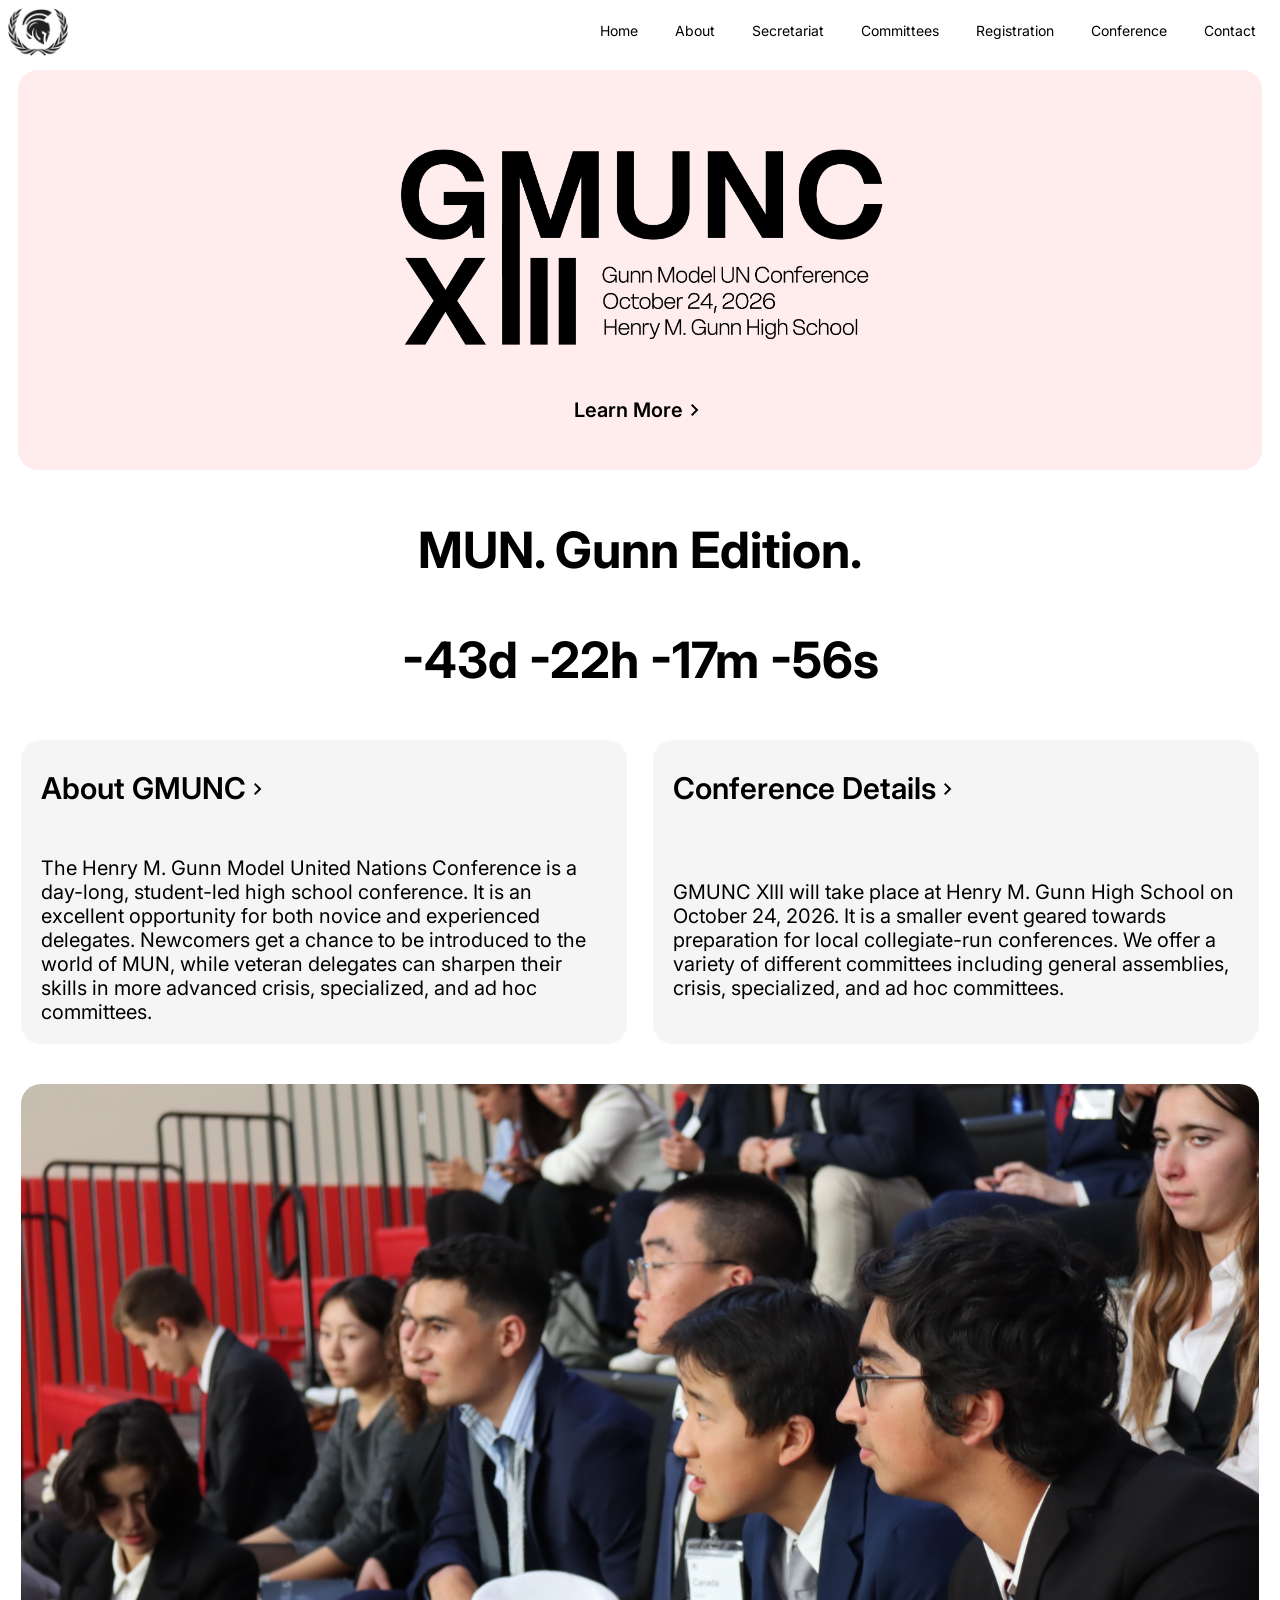
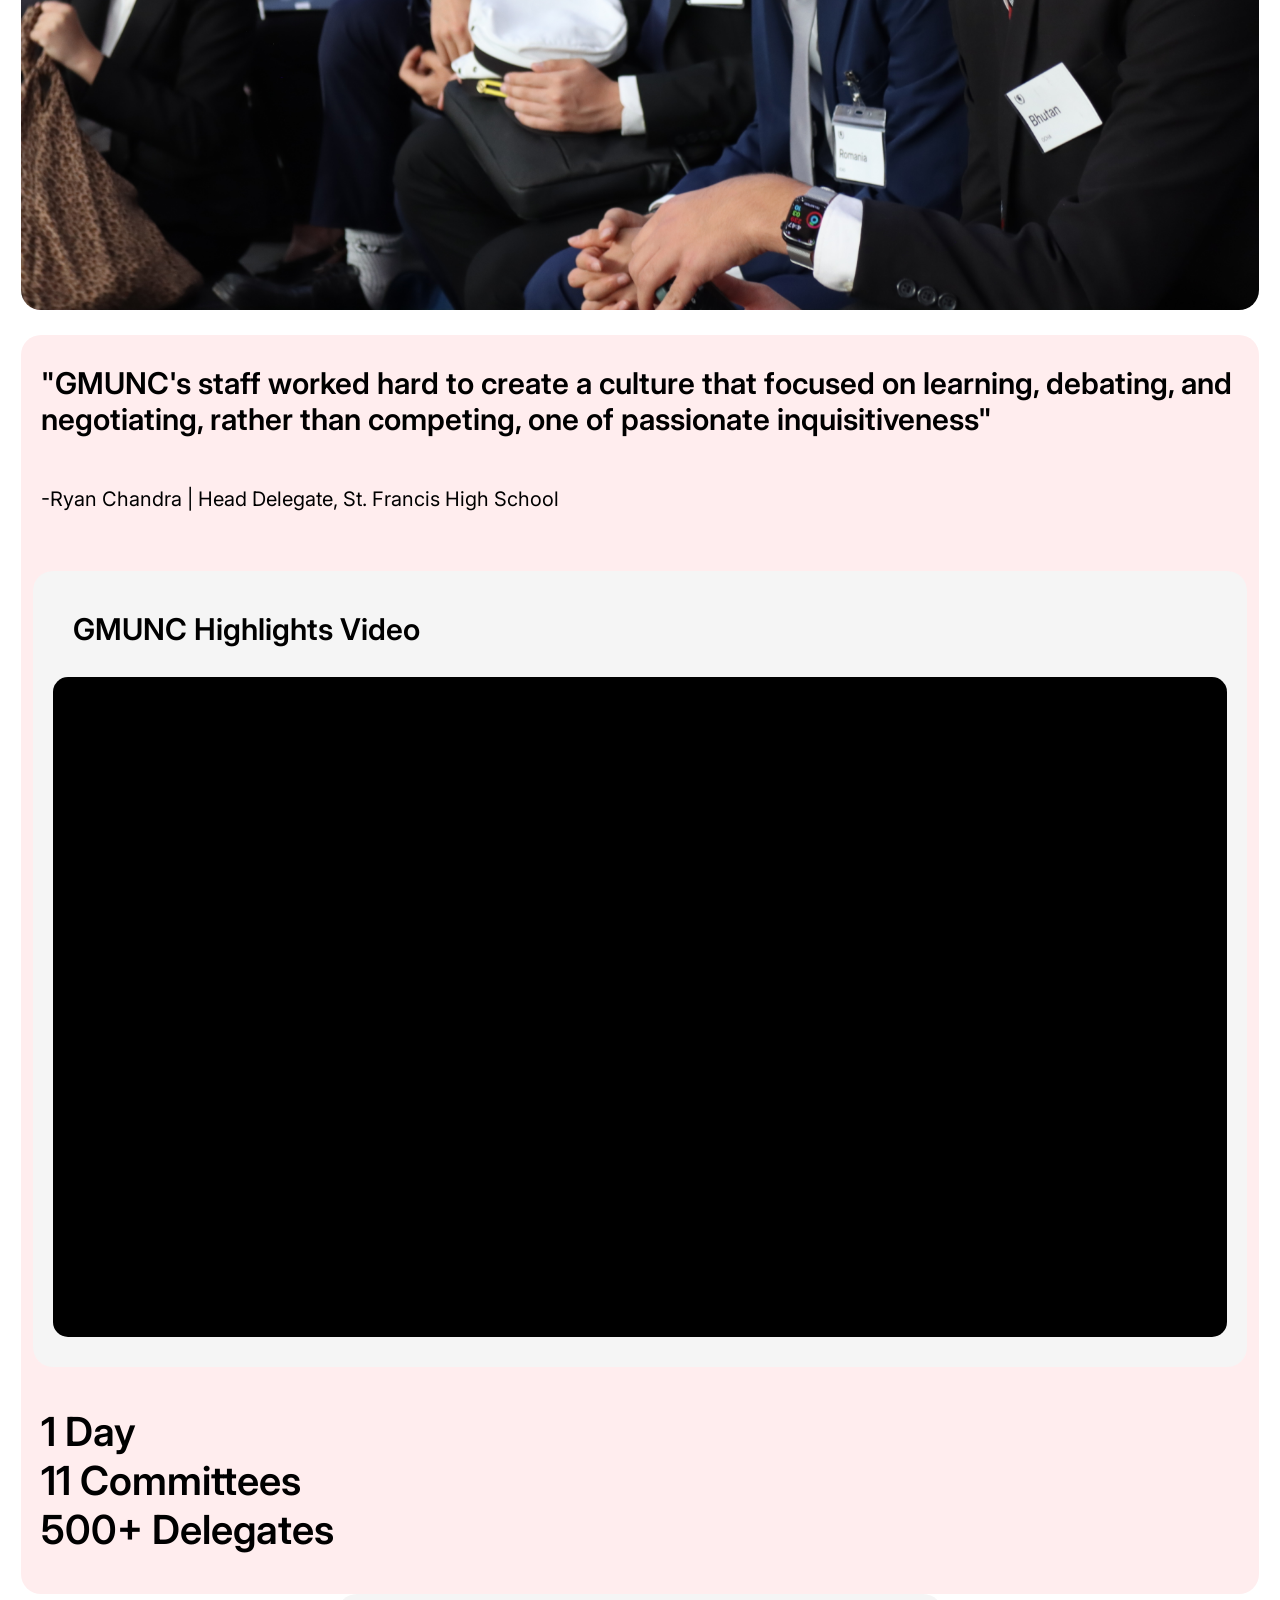
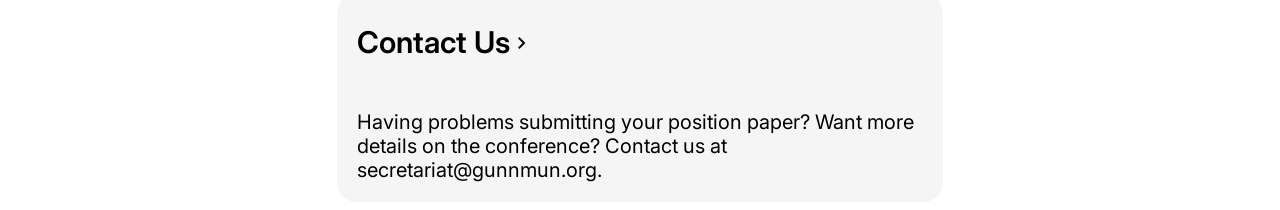
==== index.html @ 340adc29 "Update index.html" ====
<!DOCTYPE html>
<html>
  <head>
    <title>GMUNC</title>
    <link
      rel="stylesheet"
      href="https://fonts.googleapis.com/css2?family=Material+Symbols+Outlined:opsz,wght,FILL,GRAD@24,400,0,0"
    />
    <link rel="stylesheet" href="styles.css" />
    <link rel="shortcut icon" href="./files/gmuncfavicon.png">
  </head>
  <a href="#"
    ><img
      src="./files/Emblem_Black_Large.png"
      width="60"
      height="48"
      style="display: inline-block"
  /></a>
  <div id="topnav" class="topnav">
    <div id="links">
      <a href="#" class="active">Home</a>
      <a href="./about">About</a>
      <a href="./secretariat">Secretariat</a>
      <a href="./committees">Committees</a>
      <a href="./registration">Registration</a>
      <a href="./conference">Conference</a>
      <a href="./contact">Contact</a>
    </div>
  </div>
  <body>
    <div class="large-section">
      <img
        src="./files/GMUNC26Logo.png"
        class="center"
        style="width: 500px; padding-top: 50px"
      />
      <a href="./about"
        ><p class="small-bold">
          Learn More<span
            class="material-symbols-outlined"
            style="top: 5px; position: relative"
            >chevron_right</span
          >
        </p></a
      >
    </div>
    <p class="large-bold">MUN. Gunn Edition.</p>
    <p class="large-bold" id="timer"></p>
    <div class="wrap">
      <div class="small-section">
        <a href="./about"
          ><p class="medium-bold">
            About GMUNC<span
              class="material-symbols-outlined"
              style="top: 2px; position: relative"
              >chevron_right</span
            >
          </p></a
        >
        <p class="small">
          The Henry M. Gunn Model United Nations Conference is a day-long,
          student-led high school conference. It is an excellent opportunity for
          both novice and experienced delegates. Newcomers get a chance to be
          introduced to the world of MUN, while veteran delegates can sharpen
          their skills in more advanced crisis, specialized, and ad hoc committees.
        </p>
      </div>
      <div class="small-section">
        <a href="./conference"
          ><p class="medium-bold">
            Conference Details<span
              class="material-symbols-outlined"
              style="top: 2px; position: relative"
              >chevron_right</span
            >
          </p></a
        >
        <p class="small">
          GMUNC XIII will take place at Henry M. Gunn High School on October 24,
          2026. It is a smaller event geared towards preparation for local
          collegiate-run conferences. We offer a variety of different committees
          including general assemblies, crisis, specialized, and ad hoc committees.
        </p>
      </div>
    </div>
    <img src="./files/images/photo-1.JPG" class="medium-section" style="margin-top: 40px;">
    <div class="wrap">
      <div class="medium-section">
          <p class="medium-bold">
            "GMUNC's staff worked hard to create a culture that focused on learning, debating, and negotiating, rather than competing, one of passionate inquisitiveness"
          </p>
          <p class="small">
            -Ryan Chandra | Head Delegate, St. Francis High School 
          </p>
      <div class="video-section">
  <p class="medium-bold">GMUNC Highlights Video</p>
  <div class="video-container">
    <iframe src="https://www.youtube.com/embed/VIDEO_ID" title="GMUNC Highlights" allowfullscreen></iframe>
  </div>
</div>
        <p class="small-bold-left">
          1 Day <br>
          11 Committees <br>
          500+ Delegates
        </p>
      </div>
      <div class="small-section">
        <a href="./contact"
          ><p class="medium-bold">
            Contact Us<span
              class="material-symbols-outlined"
              style="top: 2px; position: relative"
              >chevron_right</span
            >
          </p></a
        >
        <p class="small">
          Having problems submitting your position paper? Want more details on the conference? Contact us at secretariat@gunnmun.org.
        </p>
      </div>
    </div>
  </body>
</html>

<script>
  var countDownDate = new Date("Oct 24, 2026 7:30:00").getTime();

var x = setInterval(function() {

  var now = new Date().getTime();

  var distance = countDownDate - now;

  var days = Math.floor(distance / (1000 * 60 * 60 * 24));
  var hours = Math.floor((distance % (1000 * 60 * 60 * 24)) / (1000 * 60 * 60));
  var minutes = Math.floor((distance % (1000 * 60 * 60)) / (1000 * 60));
  var seconds = Math.floor((distance % (1000 * 60)) / 1000);

  document.getElementById("timer").innerHTML = days + "d " + hours + "h "
  + minutes + "m " + seconds + "s ";
  
  if (distance < 0) {
    clearInterval(x);
    document.getElementById("demo").innerHTML = "GMUNC time!";
  }
}, 1000);
</script>
---- styles.css ----
@import url("https://fonts.googleapis.com/css2?family=Inter:ital,opsz,wght@0,14..32,100..900;1,14..32,100..900&family=Josefin+Sans:ital,wght@0,100..700;1,100..700&family=Manrope:wght@200..800&family=Raleway:ital,wght@0,100..900;1,100..900&display=swap");

body {
  overflow-x: hidden;
  font-family: "Inter", sans-serif;
  color: black;
}

.wrap {
    display: flex;
    flex-wrap: wrap;
    justify-content: center;
    margin-top: 2%;

}

.large-section {
  height: 400px;
  box-sizing: border-box;
  font-size: 20px;
  font-weight: 400;
  text-decoration: none;
  background-color: rgb(255, 237, 238);
  background-size: 100% 3px, 0 3px;
  background-position: 100% 100%, 0 100%;
  background-repeat: no-repeat;
  border-radius: 20px;
  margin: 10px;
  display: grid;
}

.medium-section {
  width: 98%;
  box-sizing: border-box;
  font-size: 40px;
  font-weight: 600;
  text-decoration: none;
  background-color: rgb(255, 237, 238);
  background-size: 100% 3px, 0 3px;
  background-position: 100% 100%, 0 100%;
  background-repeat: no-repeat;
  border-radius: 20px;
  display: grid;
  margin-left: auto;
  margin-right: auto;
}

.small-section {
  width: 48%;
  box-sizing: border-box;
  font-size: 20px;
  font-weight: 400;
  text-decoration: none;
  background-color: rgb(245, 245, 245);
  background-size: 100% 3px, 0 3px;
  background-position: 100% 100%, 0 100%;
  background-repeat: no-repeat;
  border-radius: 20px;
  display: grid;
  margin-left: auto;
  margin-right: auto;
}

.small {
  font-size: 20px;
  font-weight: 400;
  position: relative;
  text-decoration: none;
  padding-left: 20px;
  padding-right: 20px;
}

.small-bold {
  font-weight: 600;
  text-align: center;
  position: relative;
  text-decoration: none;
}

.small-bold-left {
  font-weight: 600;
  position: relative;
  text-decoration: none;
  padding-left: 20px;
  padding-right: 20px;
}

.medium {
  font-size: 30px;
  font-weight: 400;
  position: relative;
  text-decoration: none;
  padding-left: 20px;
  padding-right: 20px;
}

.medium-bold {
  font-weight: 600;
  font-size: 30px;
  position: relative;
  text-decoration: none;
  padding-left: 20px;
  padding-right: 20px;
}

.large-bold {
  font-weight: 700;
  font-size: 50px;
  text-align: center;
  position: relative;
  text-decoration: none;
}

a {
  text-decoration: none;
  color: black;
}

.center {
  margin: auto;
  position: relative;
  vertical-align: middle;
}

.topnav {
  overflow: hidden;
  position: relative;
  font-family: "Inter", sans-serif;
  font-size: 20px;
  font-weight: 400;
  text-decoration: none;
  color: black;
  background-size: 100% 3px, 0 3px;
  background-position: 100% 100%, 0 100%;
  background-repeat: no-repeat;
  transition: background-size 400ms;
  float: right;
}

.topnav a {
  color: black;
  padding: 14px 16px;
  text-decoration: none;
  font-size: 14px;
  display: inline-block;
}

.buffer {
  height: 50px;
}

.background {
  background-image: url("./files/gmunclogo.png");
  background-size: 95%;
  background-repeat: no-repeat;
  height: 100vh;
  width: 100vw;
  display: flex;
  flex-direction: column;
  margin: auto;
}

.background-text {
  font-family: "Inter", sans-serif;
  font-size: 300px;
  font-weight: 800;
  float: left;
  text-align: left;
  margin: 0px 0px -194px 0px;
}

.project-link {
  text-decoration: none;
  font-family: "Inter", sans-serif;
  font-weight: 700;
  font-size: 30px;
  color: black;
  background: linear-gradient(to right, rgb(0, 0, 0), rgb(0, 0, 0)),
    linear-gradient(
      to right,
      rgba(255, 0, 0, 1),
      rgba(255, 0, 180, 1),
      rgba(0, 100, 200, 1)
    );
  background-size: 100% 3px, 0 3px;
  background-position: 100% 100%, 0 100%;
  background-repeat: no-repeat;
  transition: background-size 400ms;
}

.project-link:hover {
  background-size: 0 3px, 100% 3px;
}

@keyframes slide-left {
  from {
    margin-left: -20%;
  }
  to {
    margin-left: 0%;
  }
}
.video-section {
  width: 98%;
  box-sizing: border-box;
  background-color: rgb(245, 245, 245);
  border-radius: 20px;
  margin: 40px auto 0 auto;
  padding: 10px 20px 30px 20px;
}

.video-container {
  position: relative;
  width: 100%;
  aspect-ratio: 16 / 9;
  border-radius: 15px;
  overflow: hidden;
  background-color: black;
}

.video-container video,
.video-container iframe {
  position: absolute;
  top: 0;
  left: 0;
  width: 100%;
  height: 100%;
  border: 0;
}
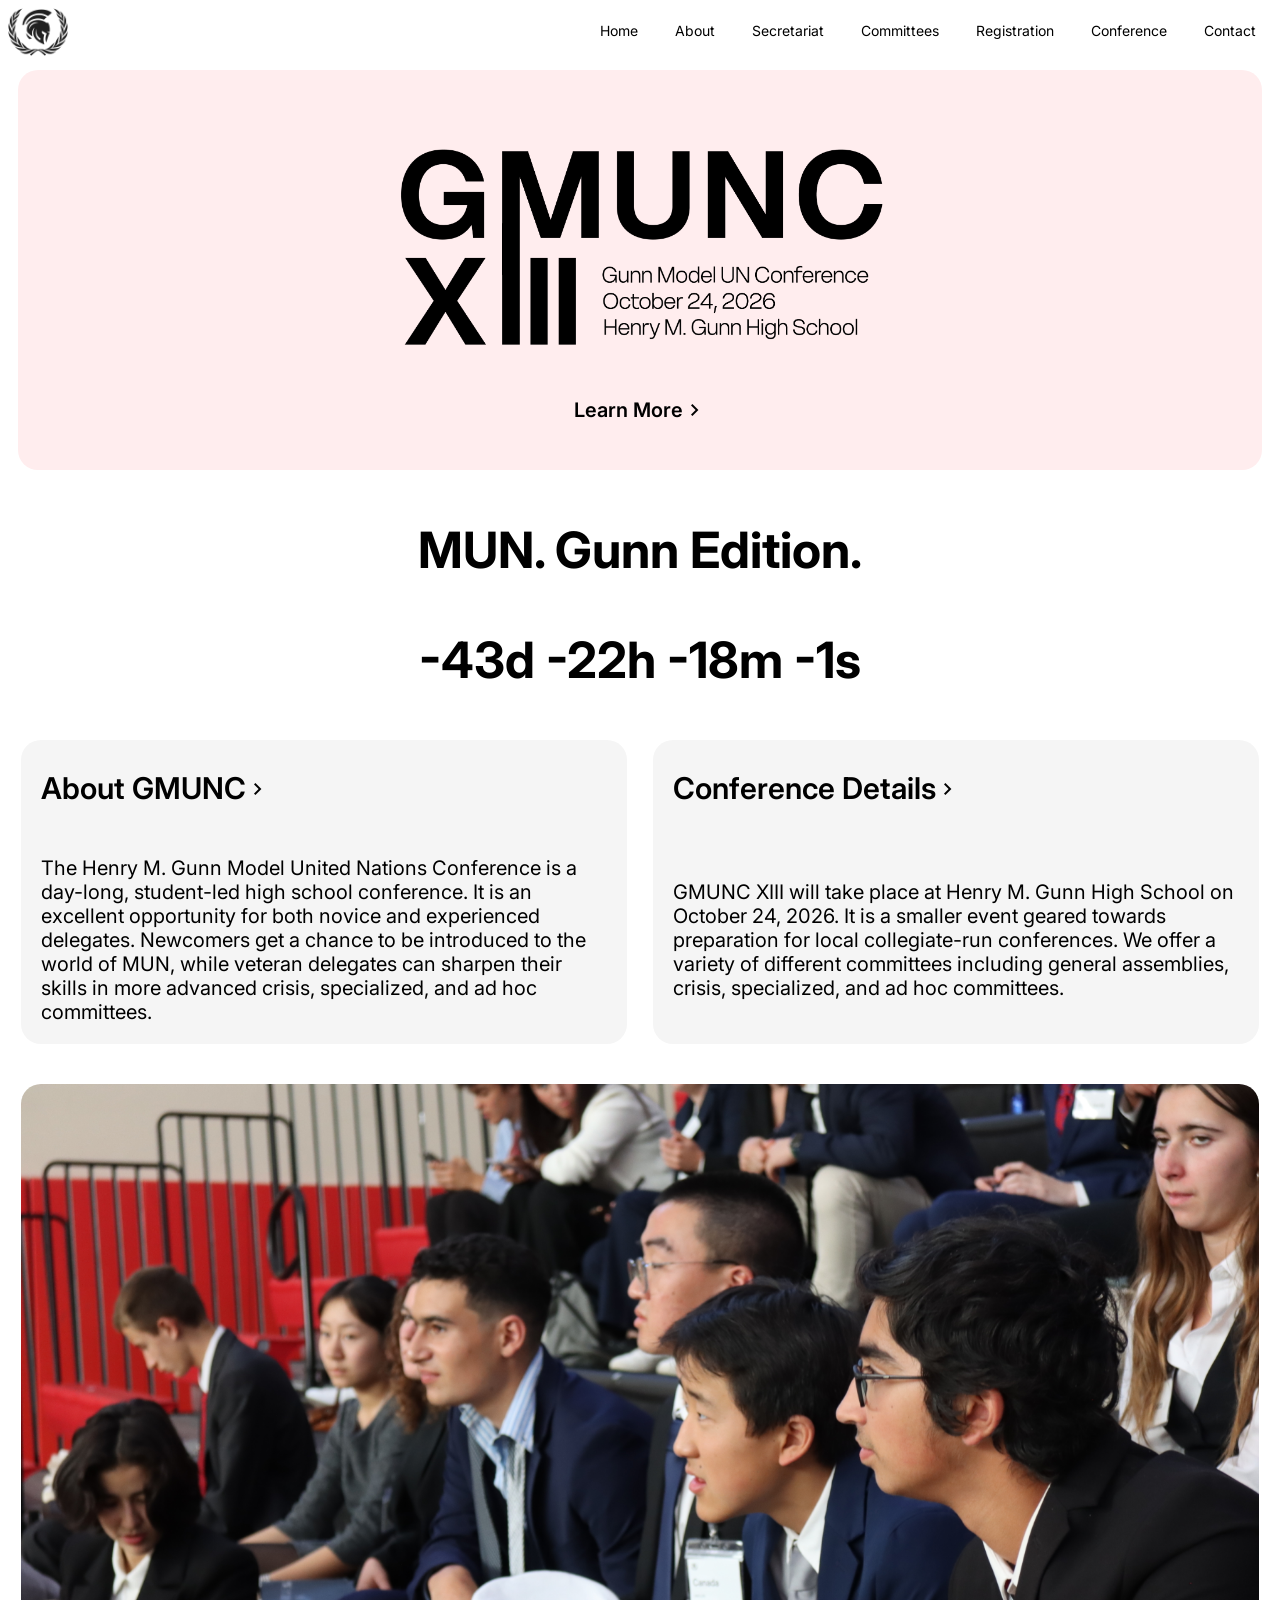
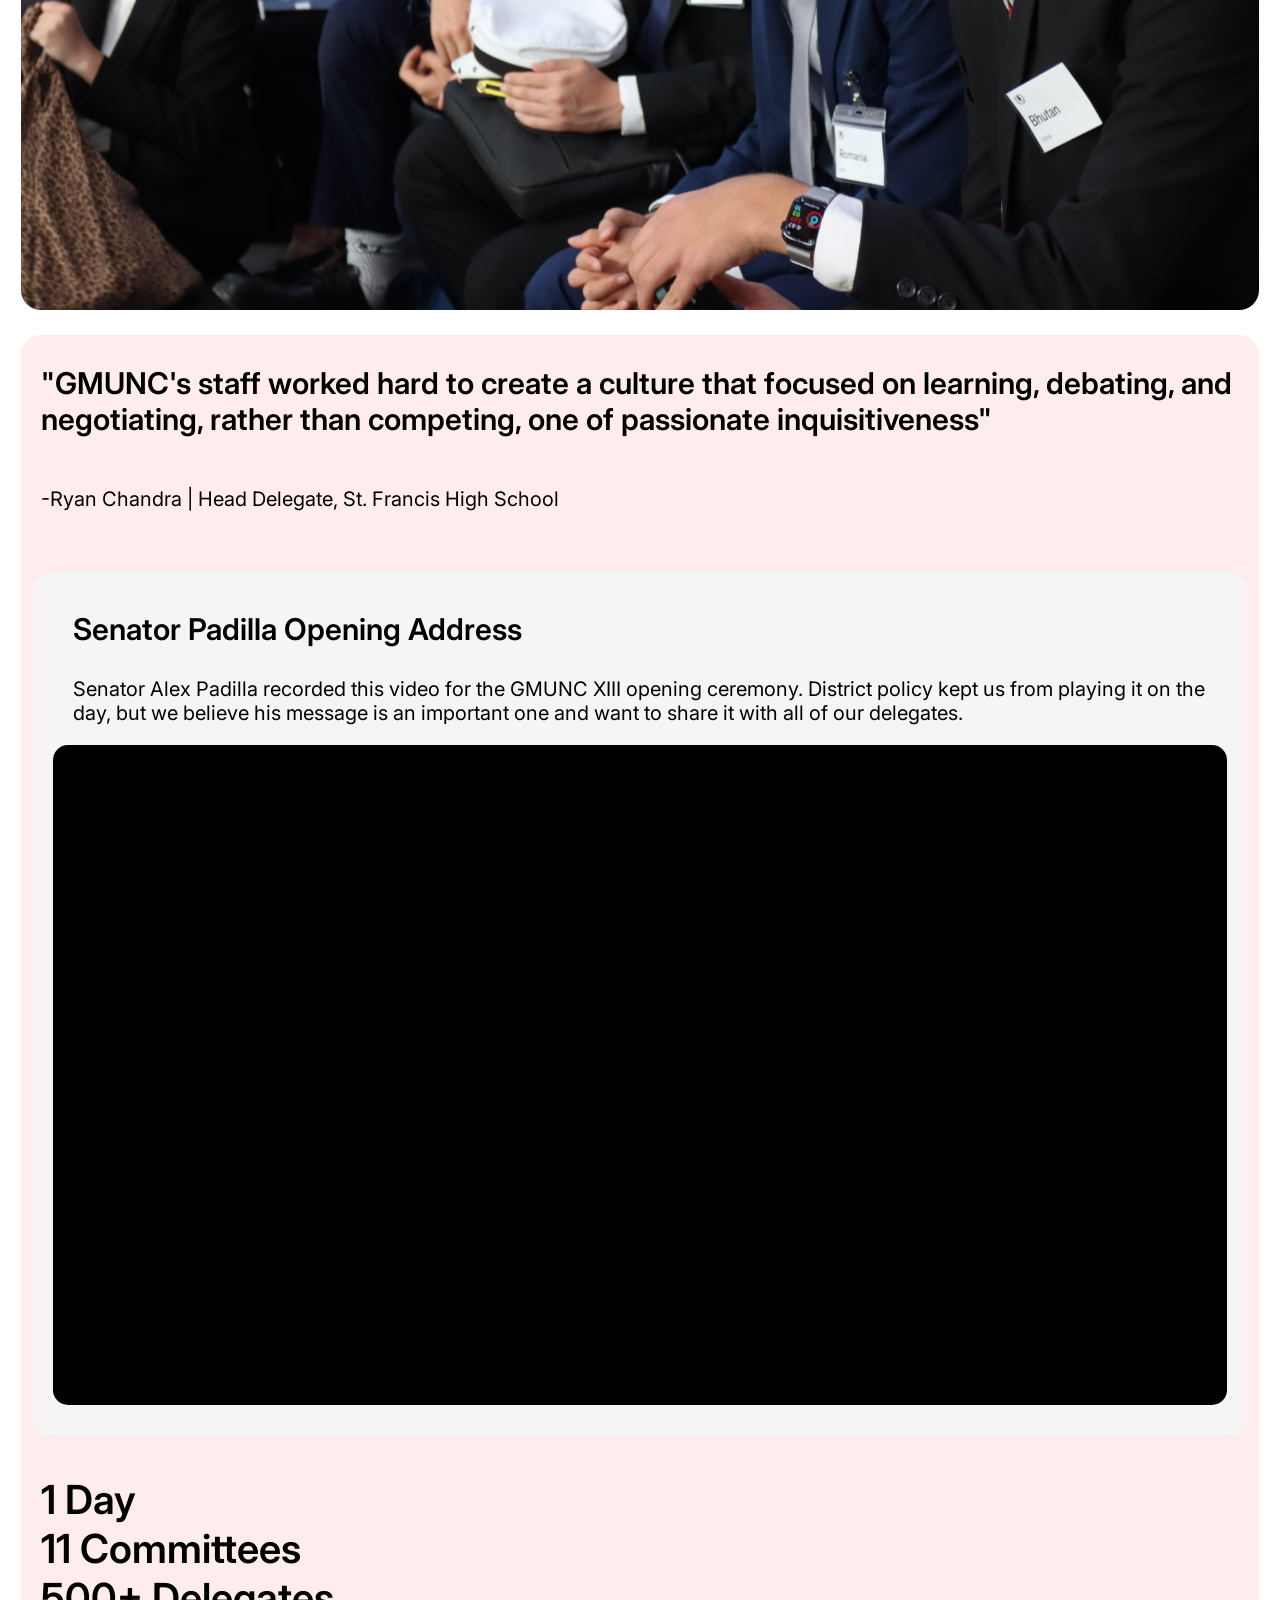
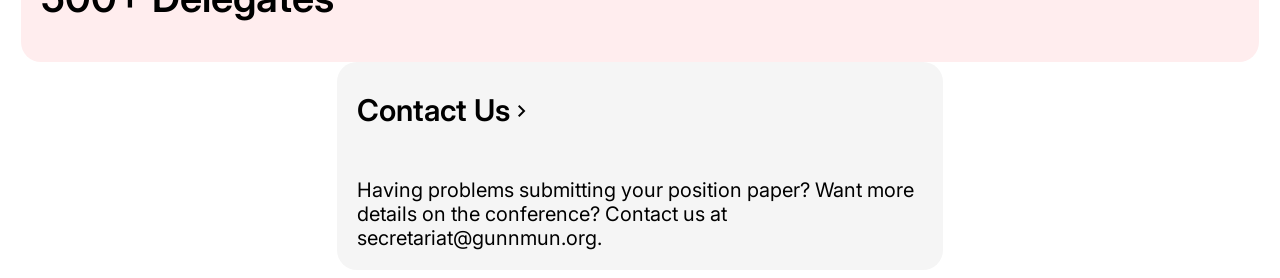
==== commit a99178f5: "Update index.html" ====
--- a/index.html
+++ b/index.html
@@ -93,9 +93,15 @@
             -Ryan Chandra | Head Delegate, St. Francis High School 
           </p>
       <div class="video-section">
-  <p class="medium-bold">GMUNC Highlights Video</p>
+  <p class="medium-bold">Senator Padilla Opening Address</p>
+  <p class="small">
+    Senator Alex Padilla recorded this video for the GMUNC XIII opening
+    ceremony. District policy kept us from playing it on the day, but we
+    believe his message is an important one and want to share it with all
+    of our delegates.
+  </p>
   <div class="video-container">
-    <iframe src="https://www.youtube.com/embed/VIDEO_ID" title="GMUNC Highlights" allowfullscreen></iframe>
+    <iframe src="https://www.youtube.com/watch?v=tPeimdafxoc" title="Senator Padilla Opening Address" allowfullscreen></iframe>
   </div>
 </div>
         <p class="small-bold-left">
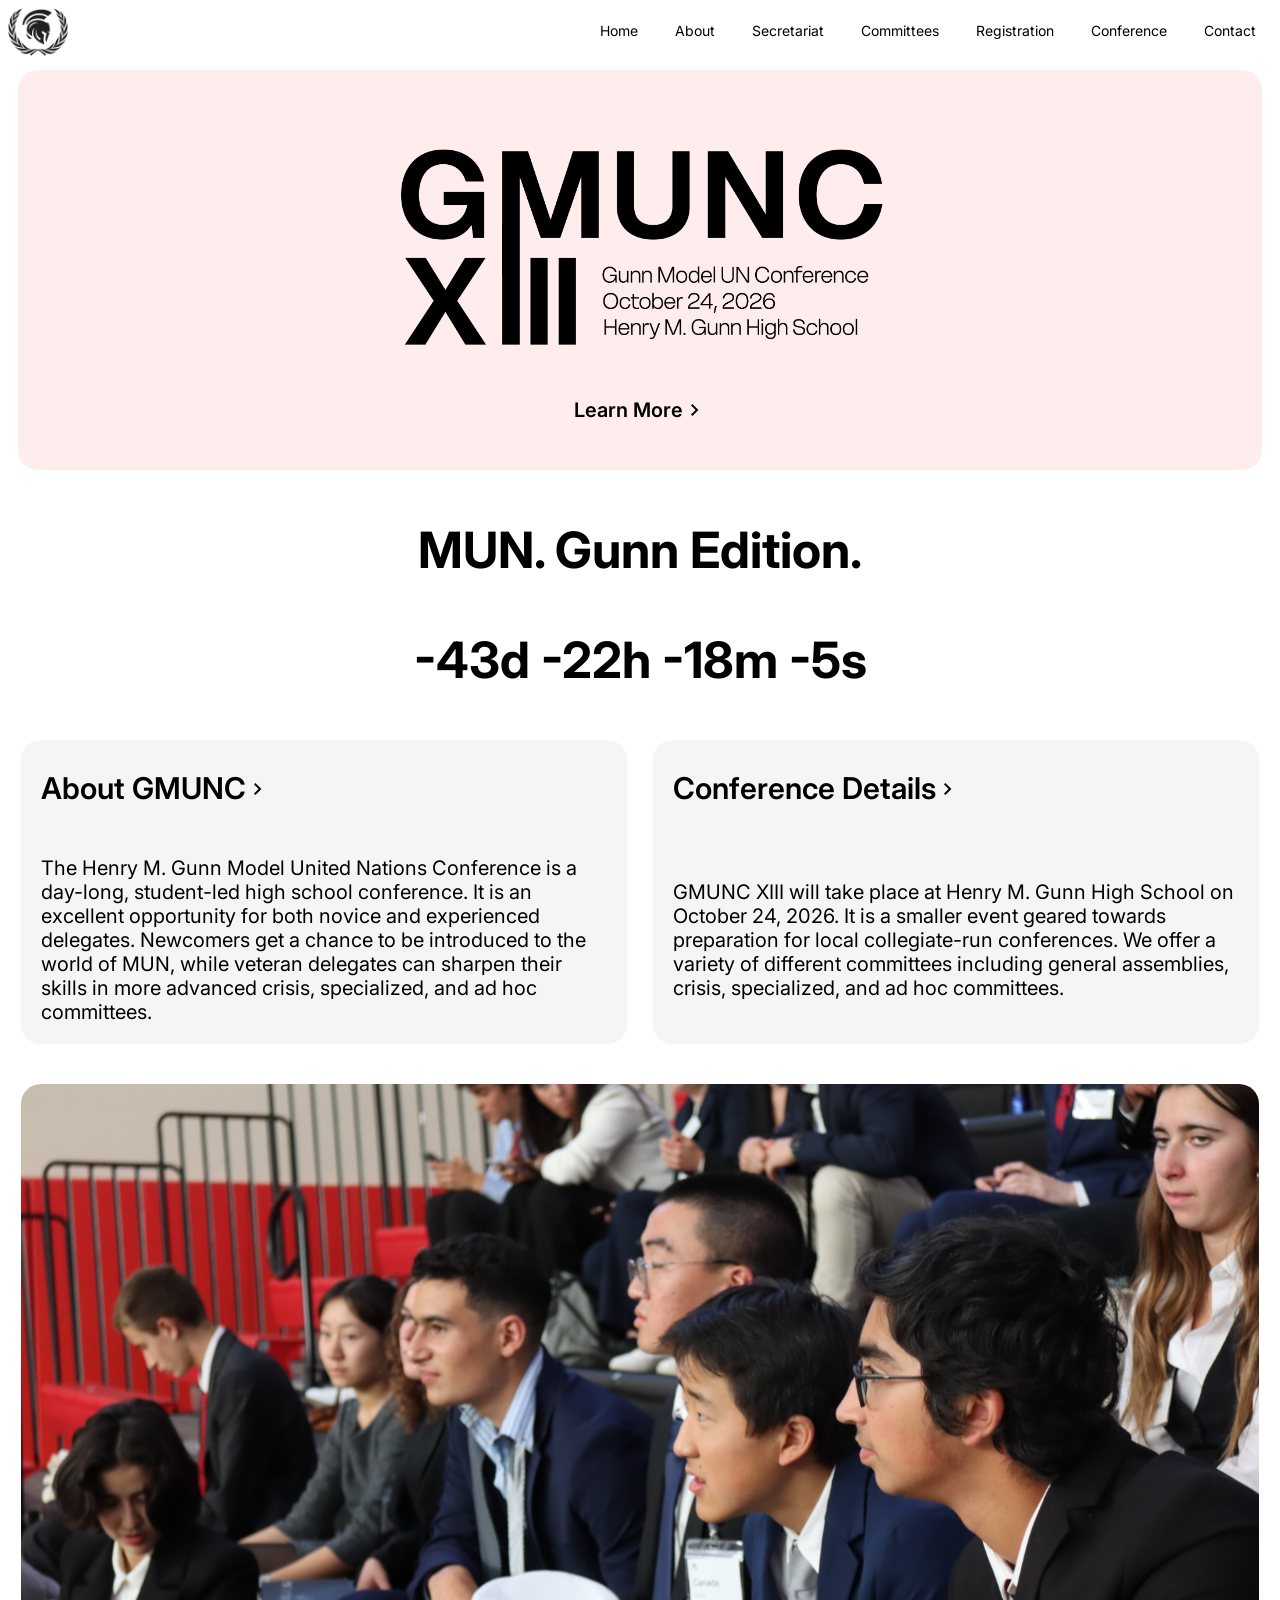
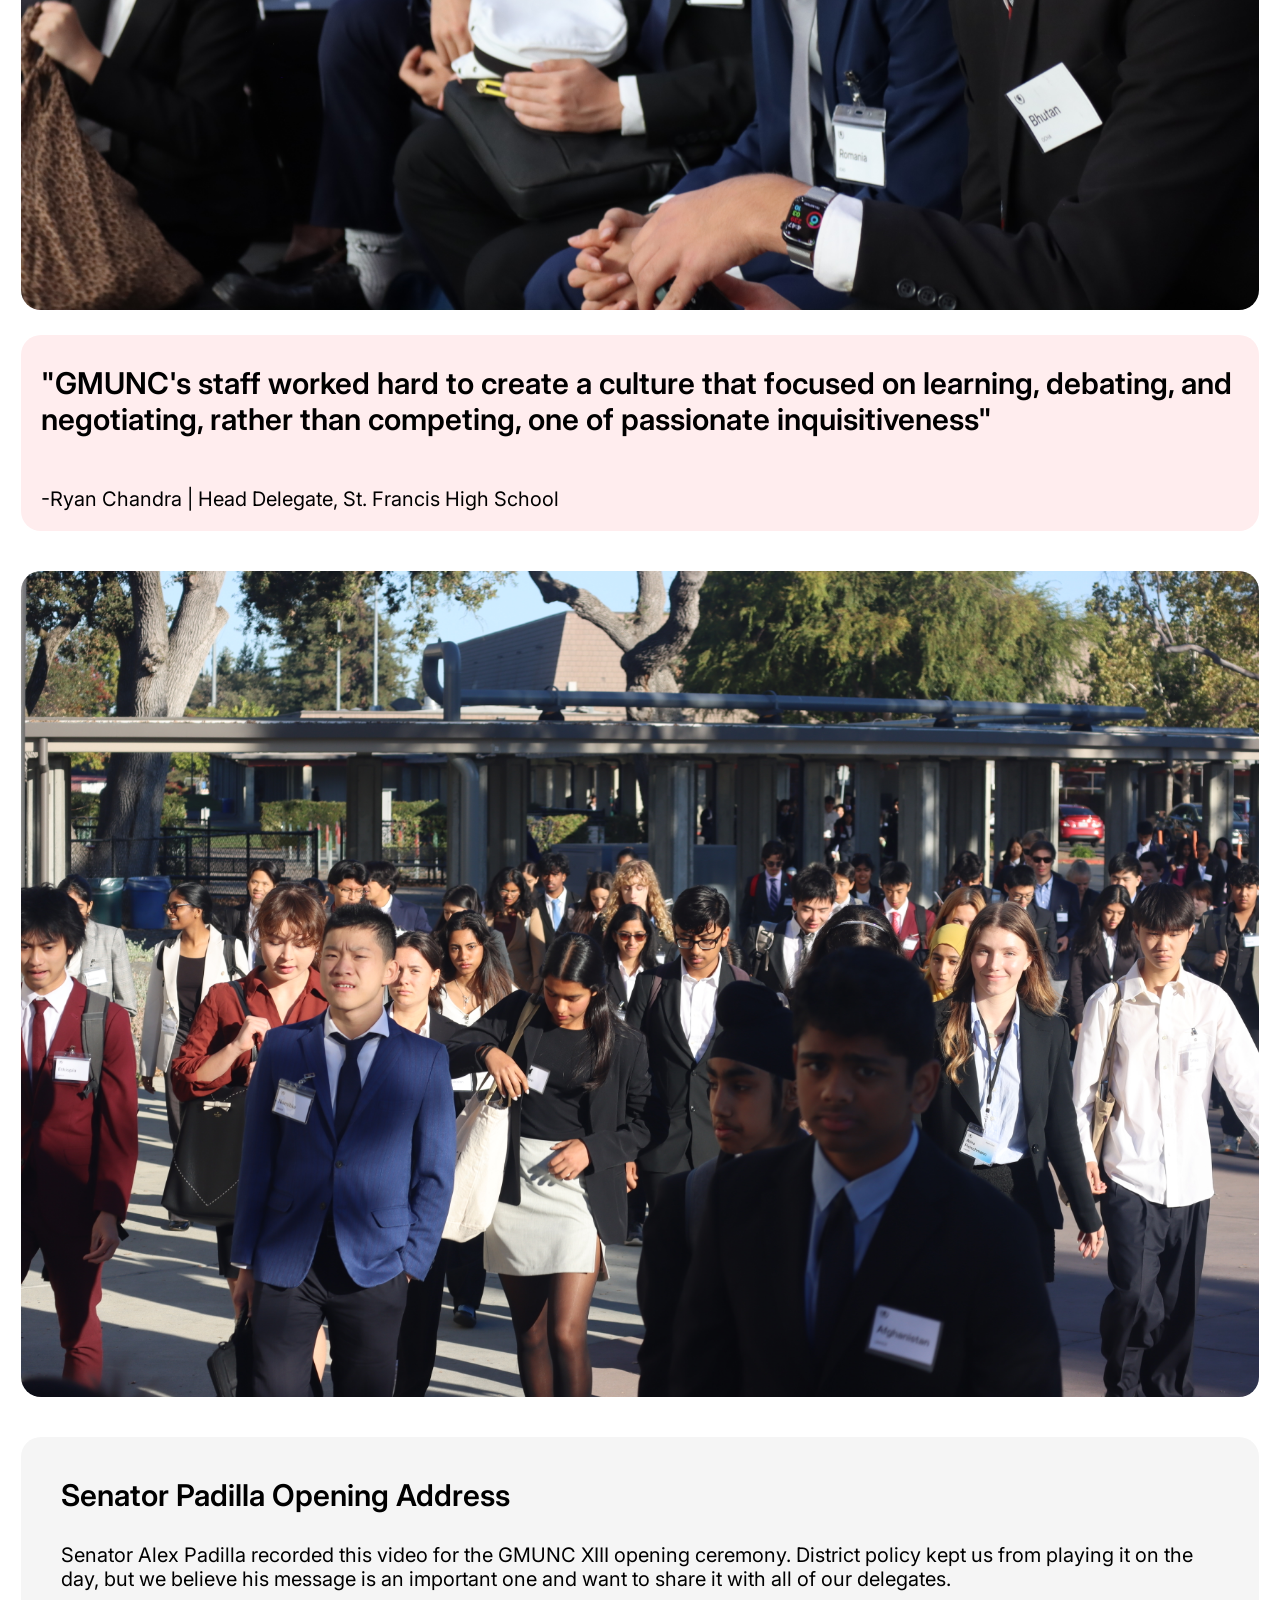
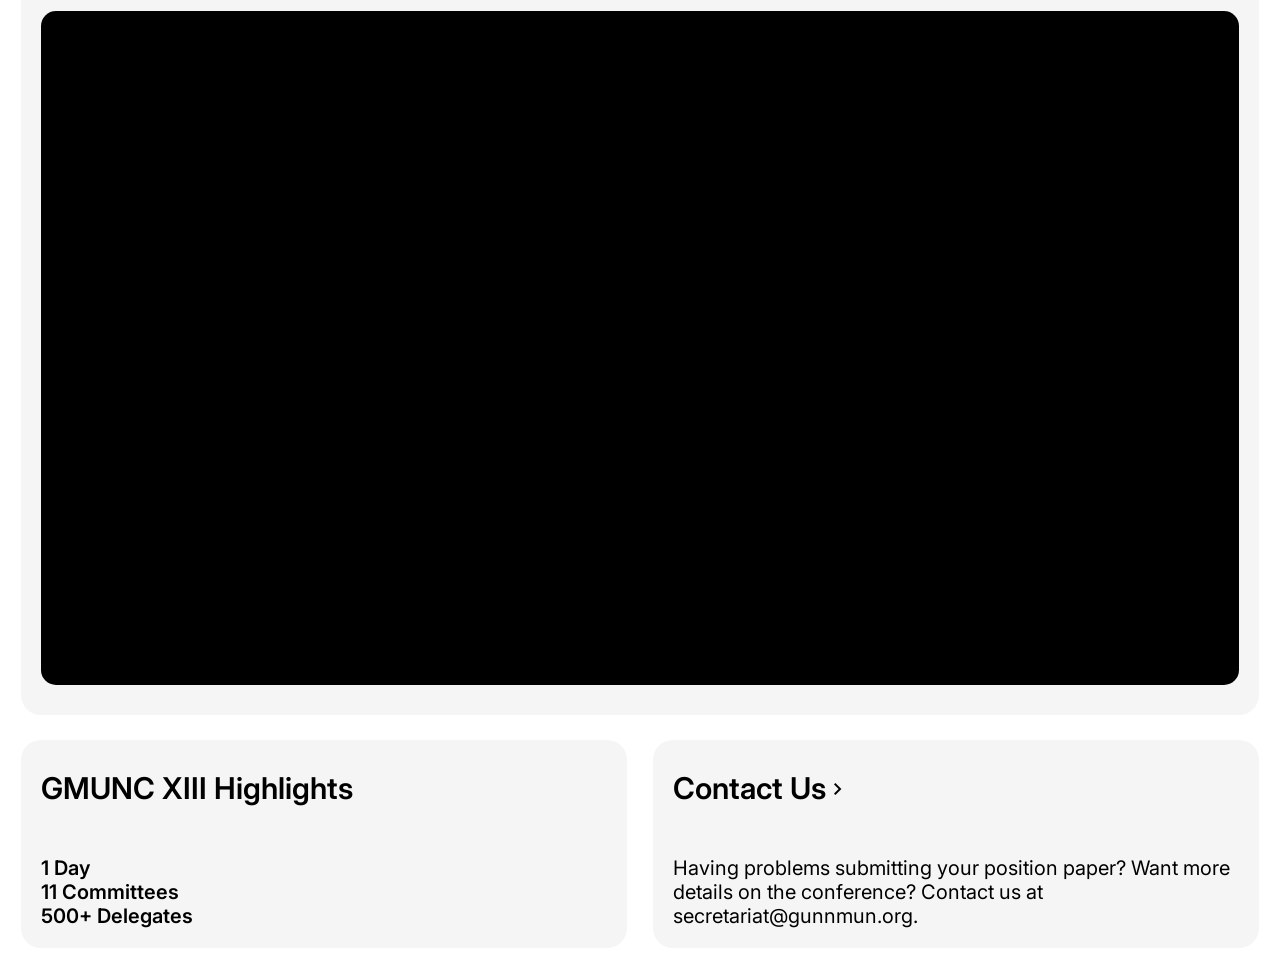
==== commit eb3a3655: "Update index.html" ====
--- a/index.html
+++ b/index.html
@@ -92,18 +92,26 @@
           <p class="small">
             -Ryan Chandra | Head Delegate, St. Francis High School 
           </p>
-      <div class="video-section">
-  <p class="medium-bold">Senator Padilla Opening Address</p>
-  <p class="small">
-    Senator Alex Padilla recorded this video for the GMUNC XIII opening
-    ceremony. District policy kept us from playing it on the day, but we
-    believe his message is an important one and want to share it with all
-    of our delegates.
-  </p>
-  <div class="video-container">
-    <iframe src="https://www.youtube.com/watch?v=tPeimdafxoc" title="Senator Padilla Opening Address" allowfullscreen></iframe>
-  </div>
-</div>
+      </div>
+    </div>
+    <img src="./files/images/photo-2.JPG" class="medium-section" style="margin-top: 40px;">
+    <div class="video-section">
+      <p class="medium-bold">Senator Padilla Opening Address</p>
+      <p class="small">
+        Senator Alex Padilla recorded this video for the GMUNC XIII opening
+        ceremony. District policy kept us from playing it on the day, but we
+        believe his message is an important one and want to share it with all
+        of our delegates.
+      </p>
+      <div class="video-container">
+        <iframe src="https://www.youtube.com/embed/tPeimdafxoc" title="Senator Padilla Opening Address" allowfullscreen></iframe>
+      </div>
+    </div>
+    <div class="wrap">
+      <div class="small-section">
+        <p class="medium-bold">
+            GMUNC XIII Highlights
+          </p>
         <p class="small-bold-left">
           1 Day <br>
           11 Committees <br>
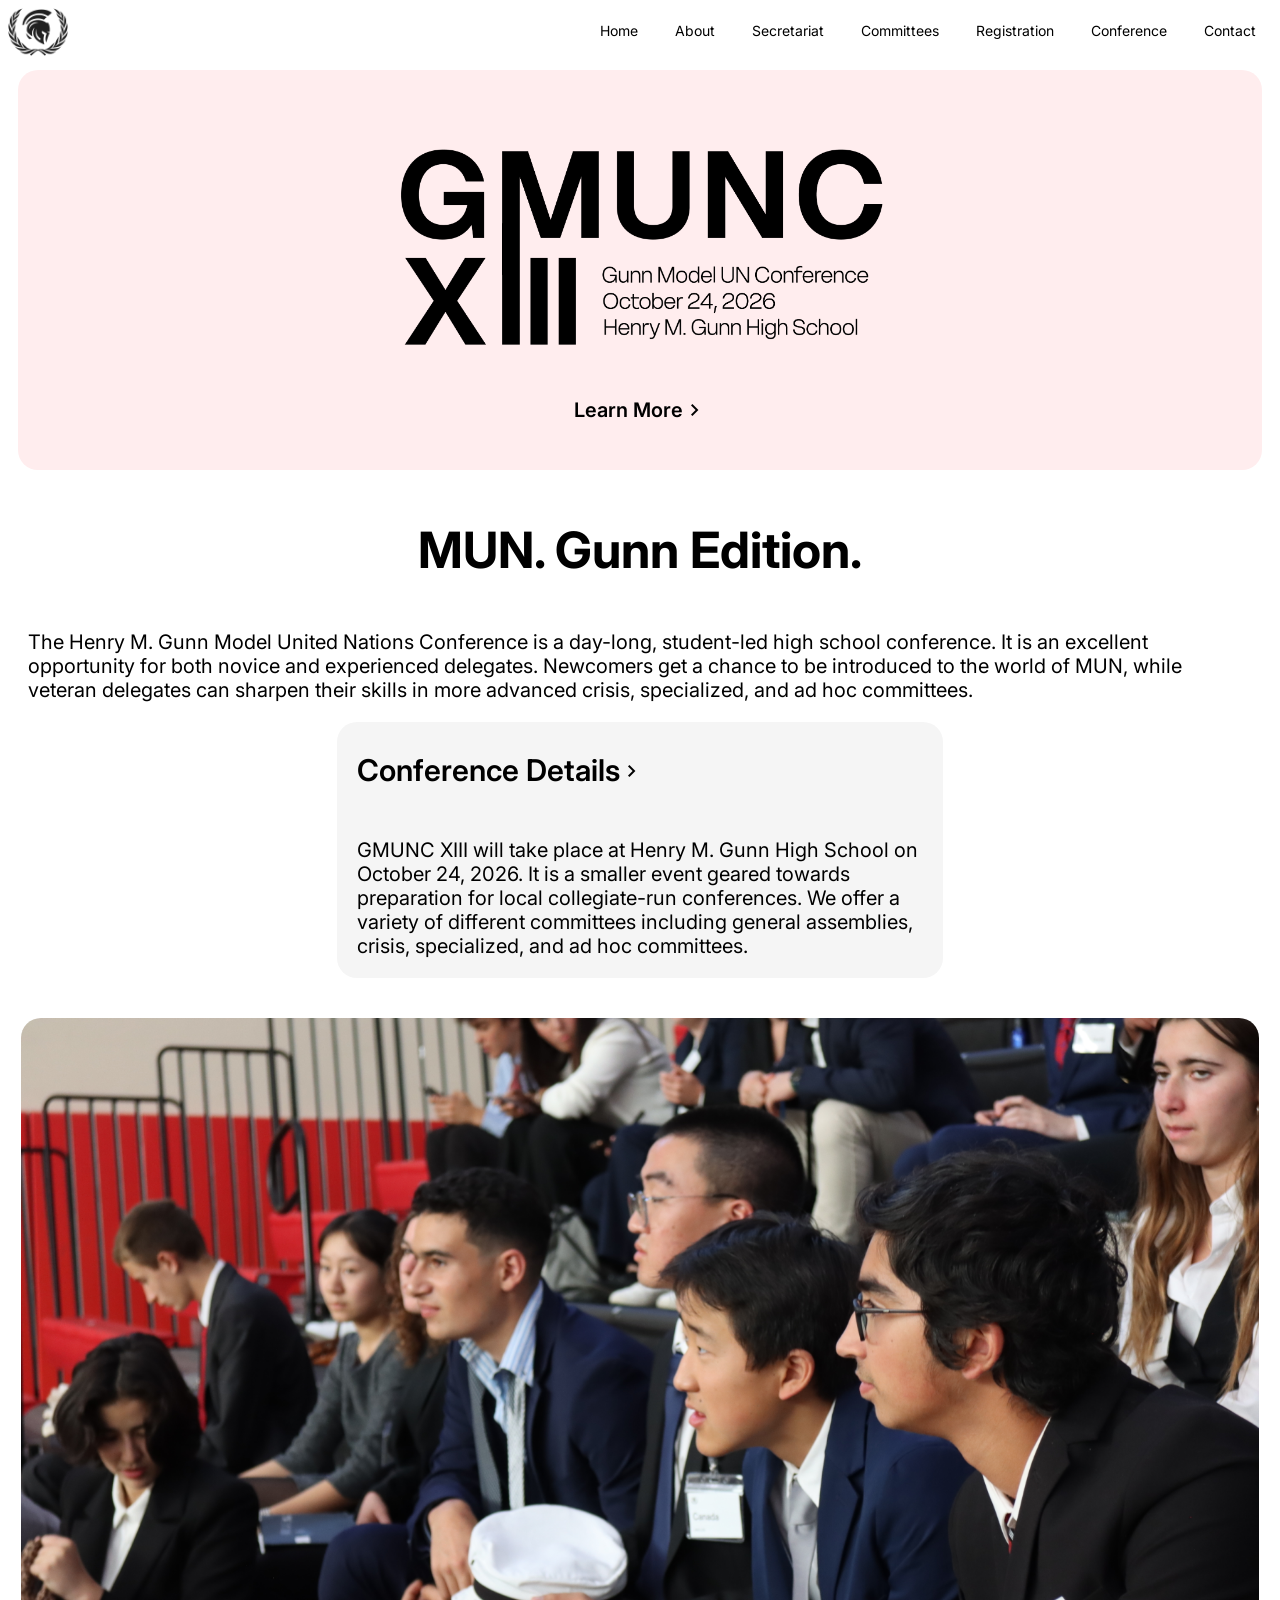
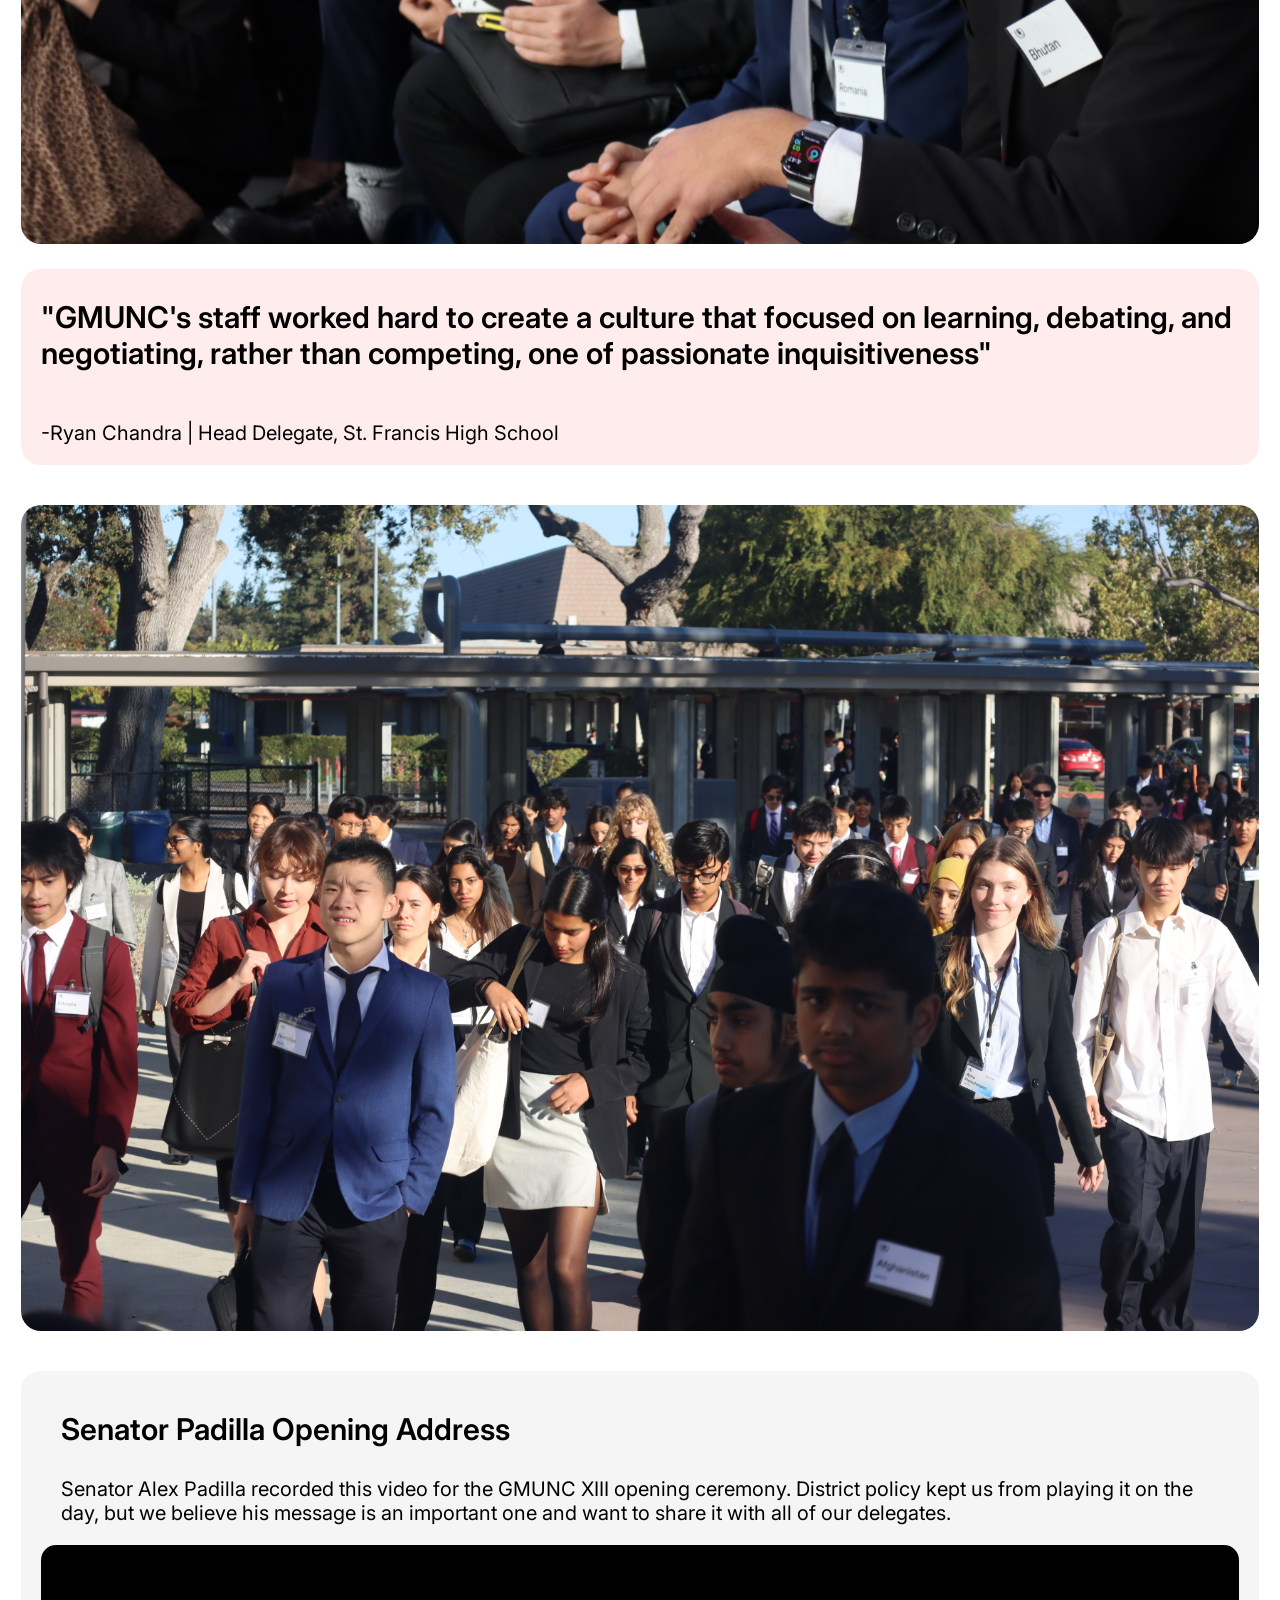
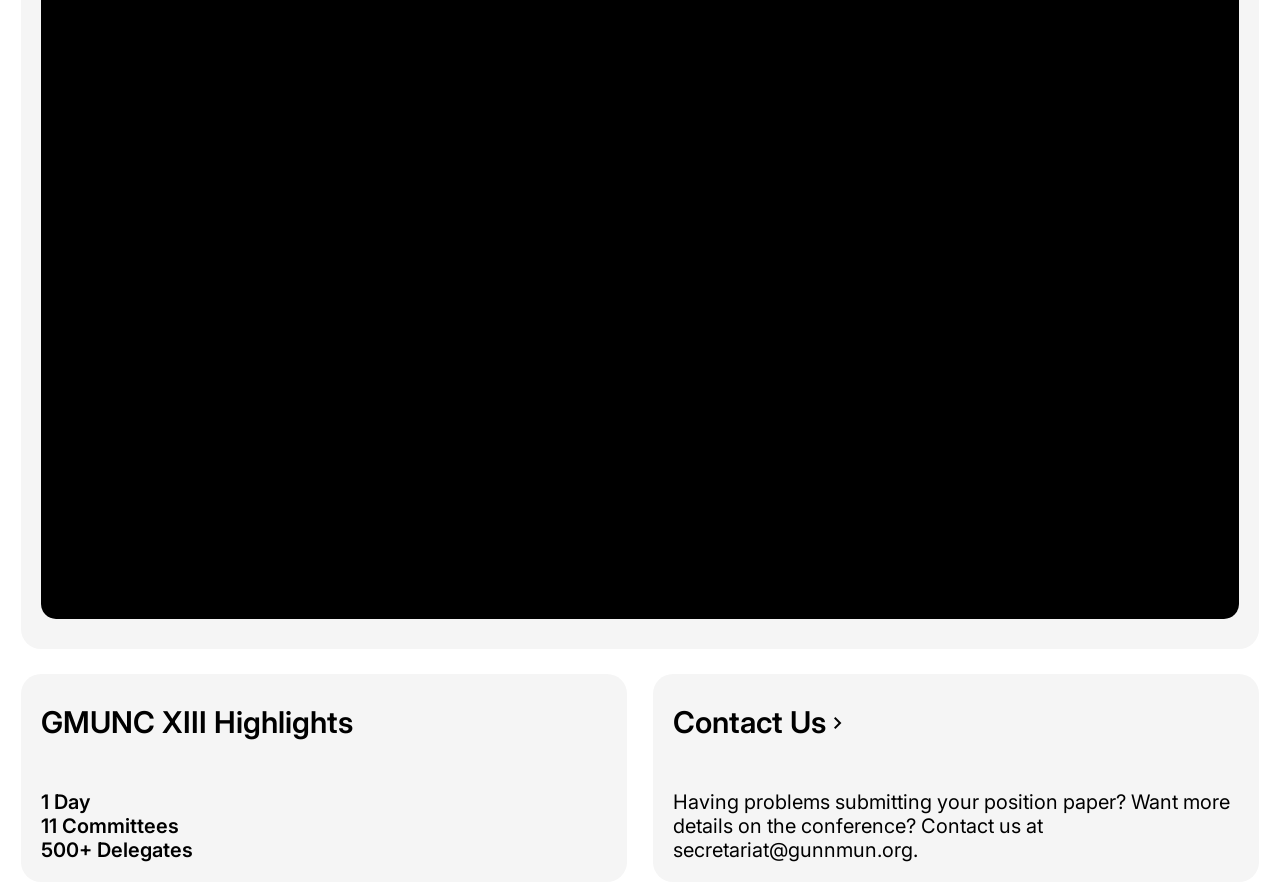
==== commit 74a8519c: "Update index.html" ====
--- a/index.html
+++ b/index.html
@@ -45,7 +45,7 @@
       >
     </div>
     <p class="large-bold">MUN. Gunn Edition.</p>
-    <p class="large-bold" id="timer"></p>
+  <!--  <p class="large-bold" id="timer"></p>
     <div class="wrap">
       <div class="small-section">
         <a href="./about"
@@ -56,7 +56,7 @@
               >chevron_right</span
             >
           </p></a
-        >
+        > -->
         <p class="small">
           The Henry M. Gunn Model United Nations Conference is a day-long,
           student-led high school conference. It is an excellent opportunity for
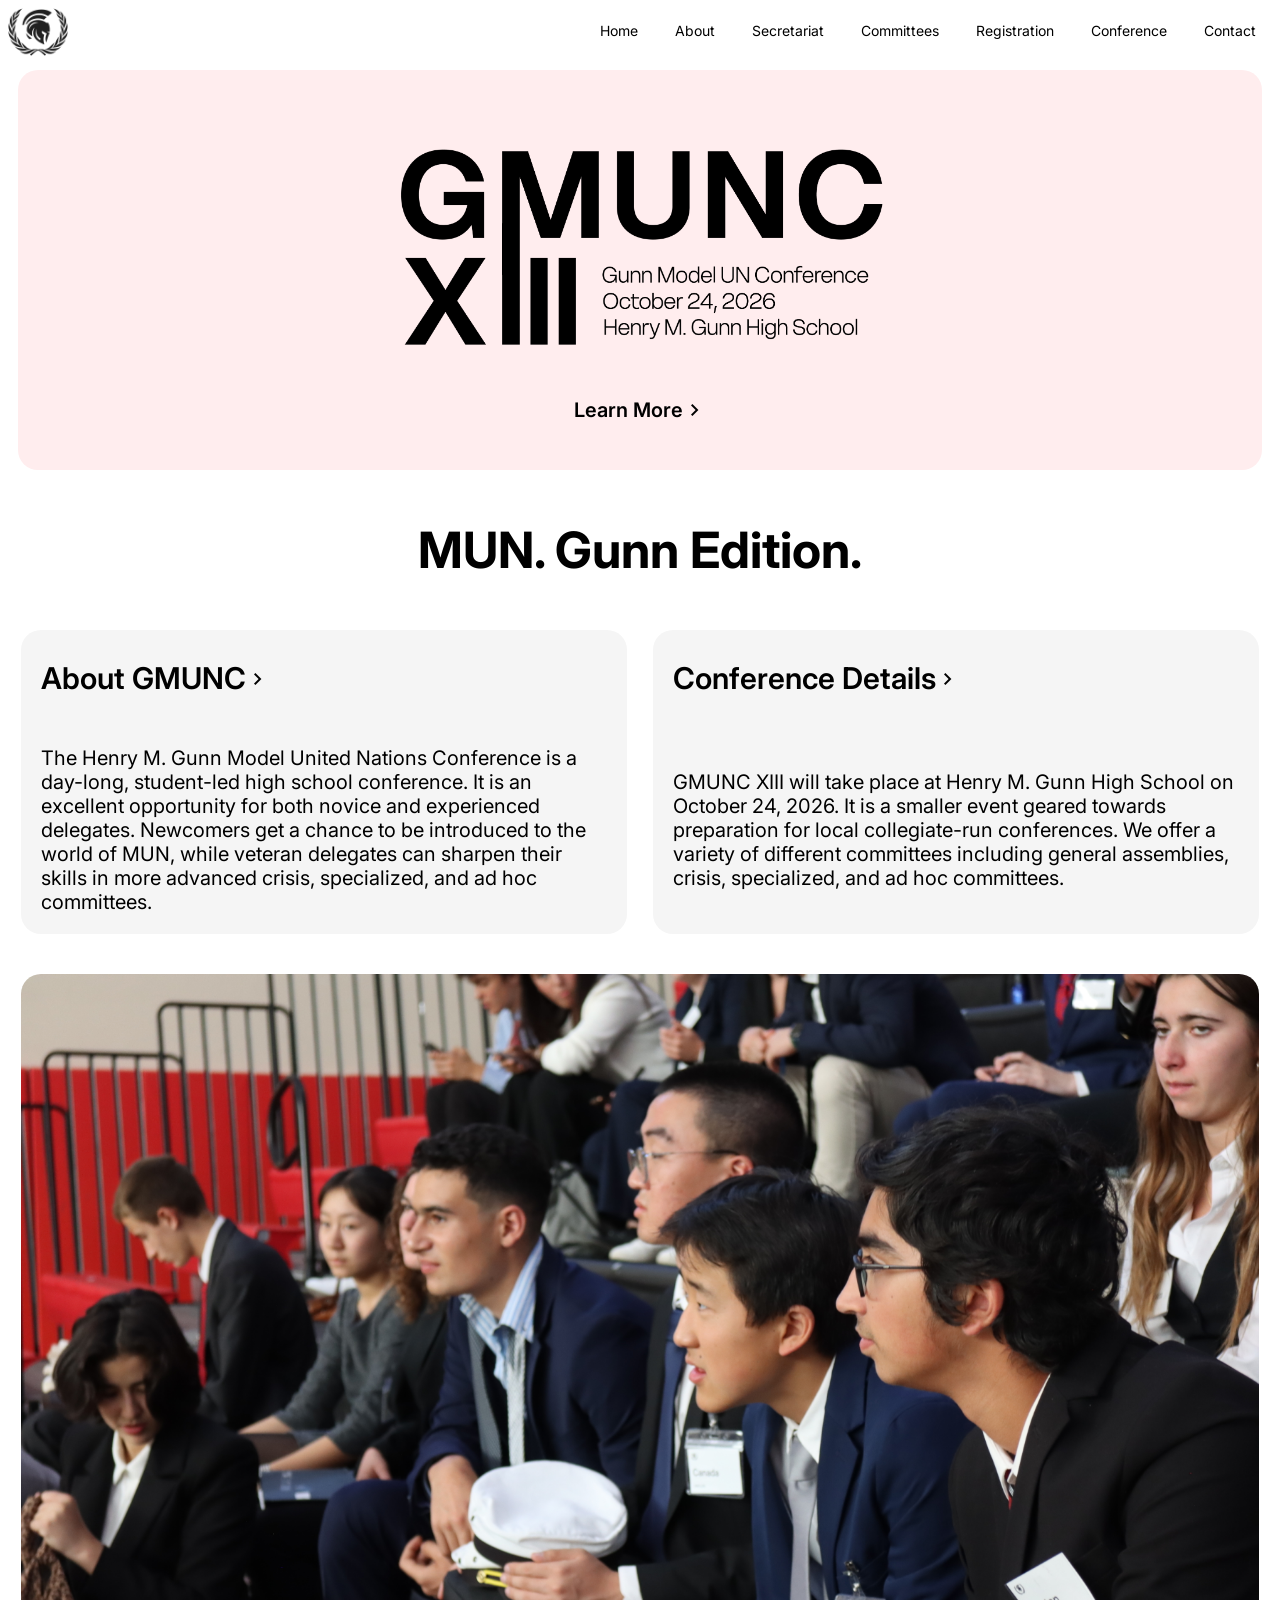
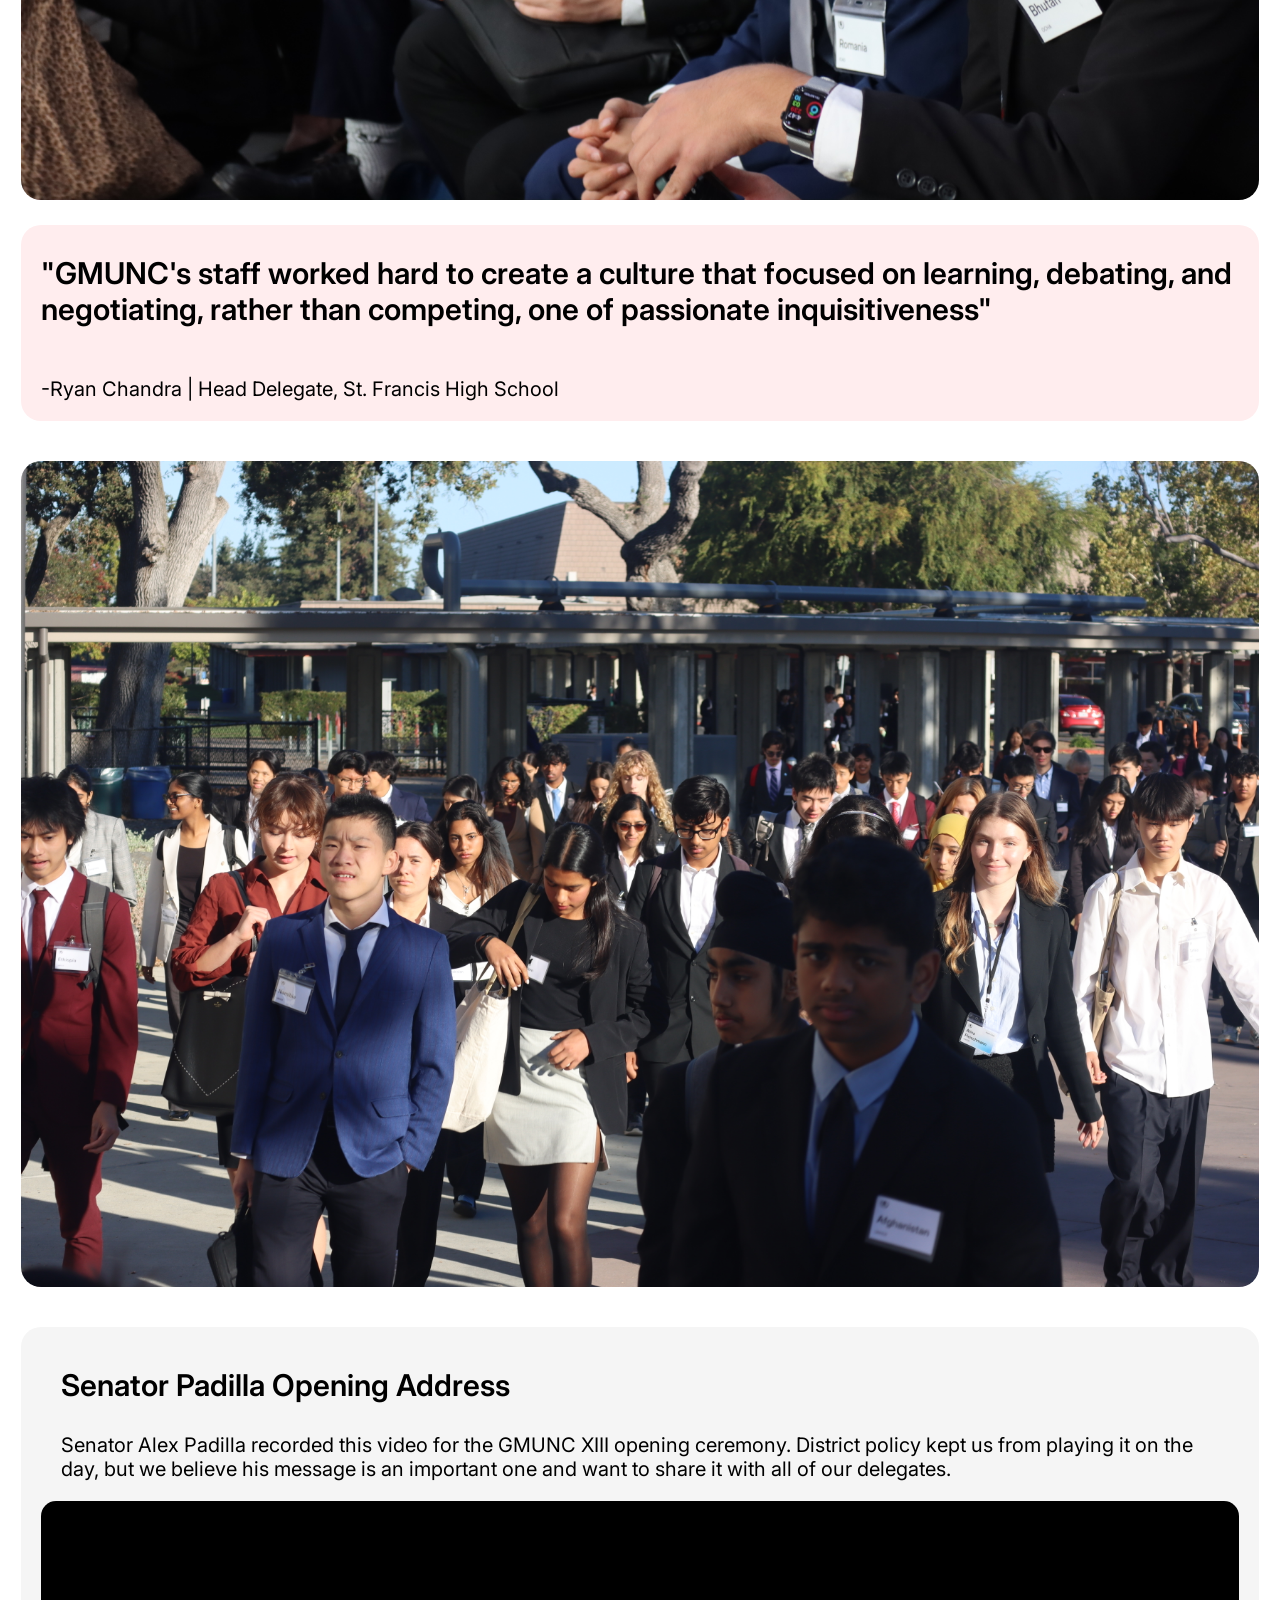
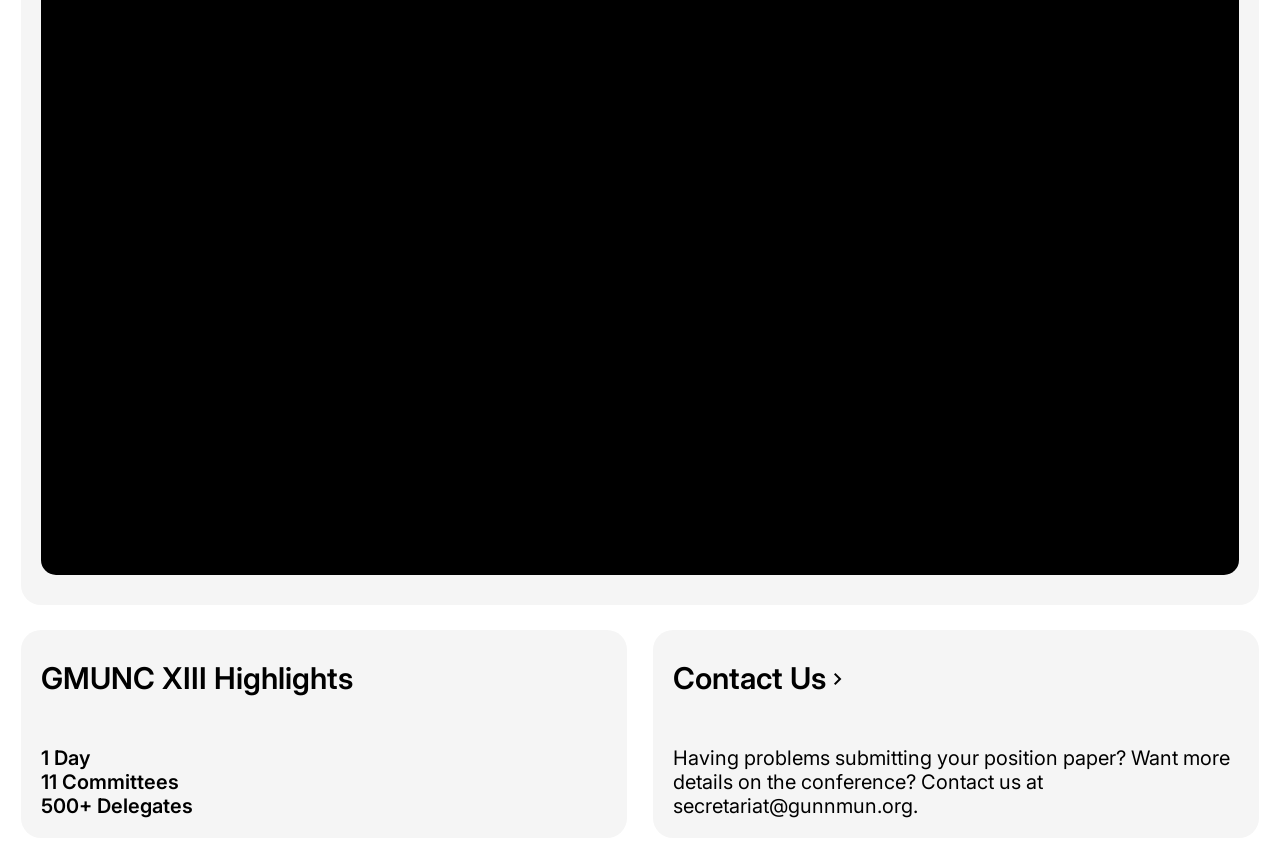
==== commit 77e5b4e1: "Update index.html" ====
--- a/index.html
+++ b/index.html
@@ -45,7 +45,7 @@
       >
     </div>
     <p class="large-bold">MUN. Gunn Edition.</p>
-  <!--  <p class="large-bold" id="timer"></p>
+    <!-- <p class="large-bold" id="timer"></p> -->
     <div class="wrap">
       <div class="small-section">
         <a href="./about"
@@ -56,7 +56,7 @@
               >chevron_right</span
             >
           </p></a
-        > -->
+        >
         <p class="small">
           The Henry M. Gunn Model United Nations Conference is a day-long,
           student-led high school conference. It is an excellent opportunity for
@@ -136,6 +136,7 @@
   </body>
 </html>
 
+<!--
 <script>
   var countDownDate = new Date("Oct 24, 2026 7:30:00").getTime();
 
@@ -159,3 +160,4 @@
   }
 }, 1000);
 </script>
+-->
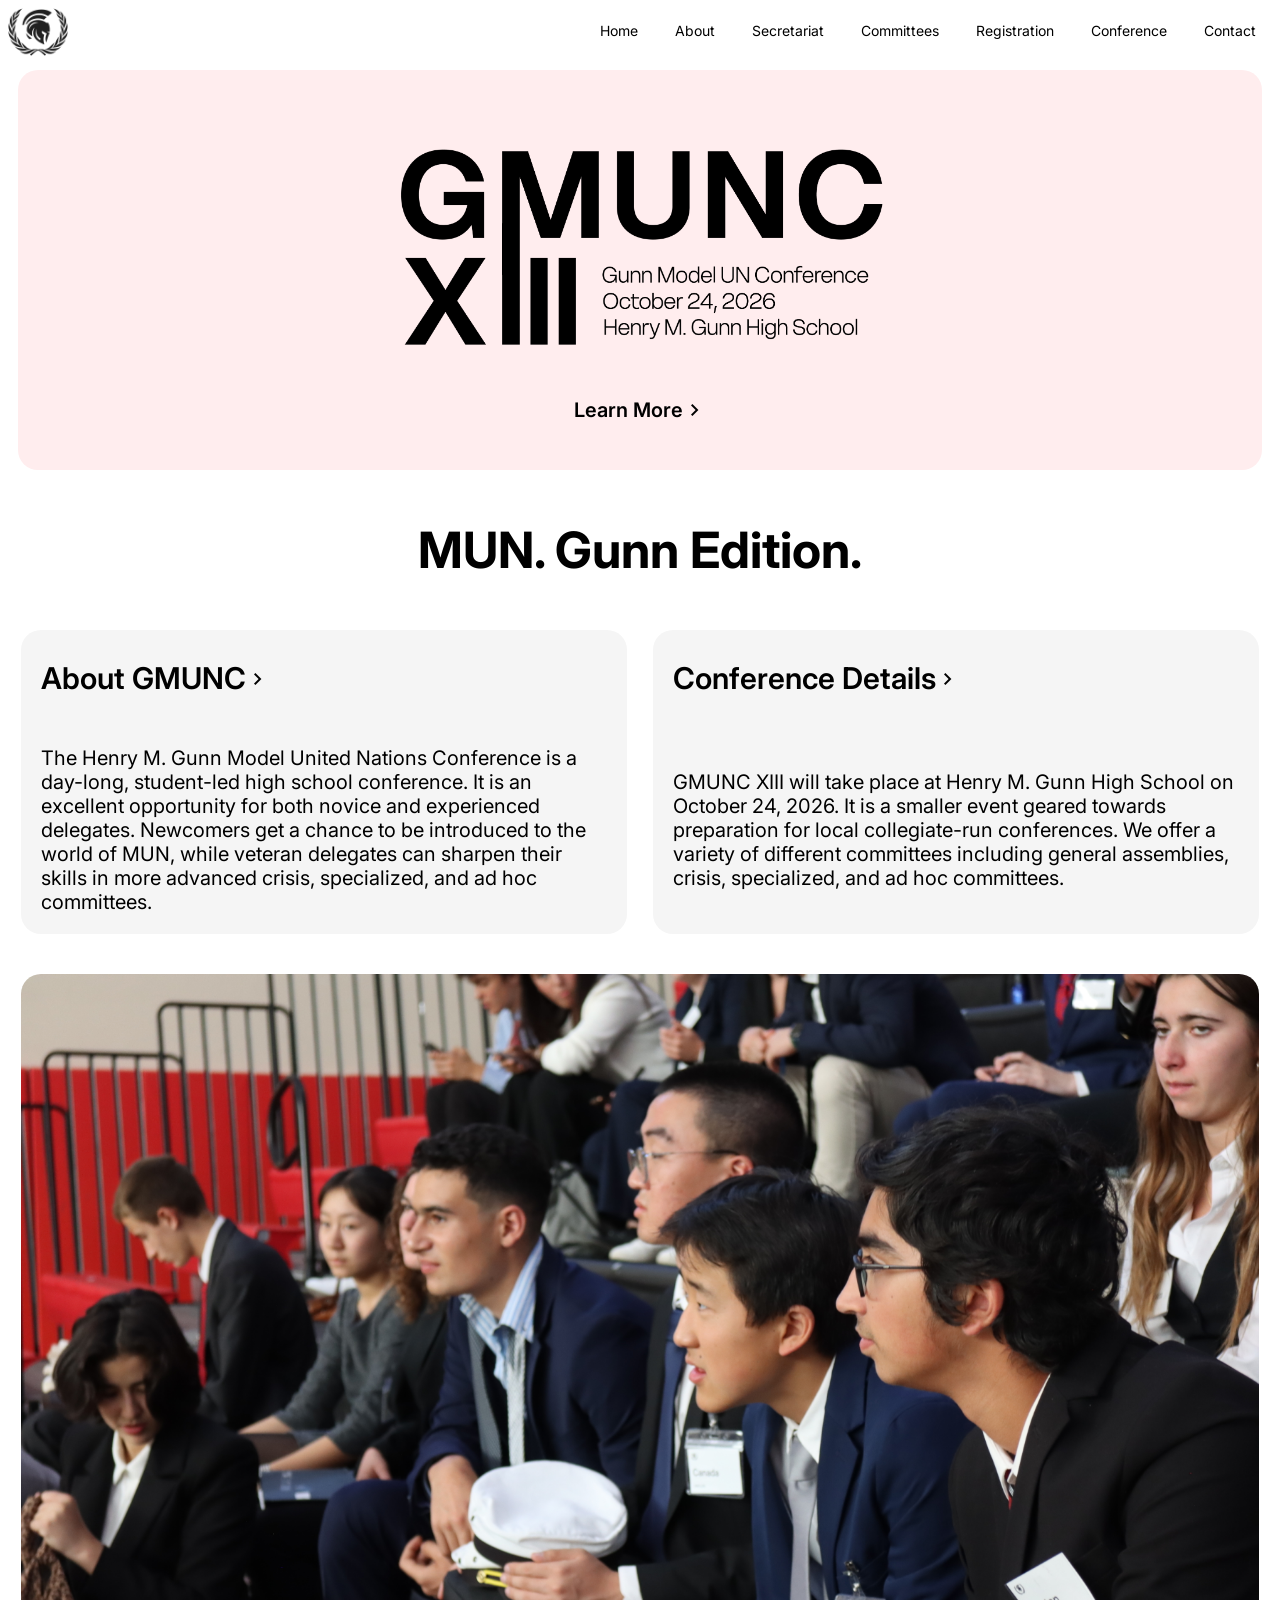
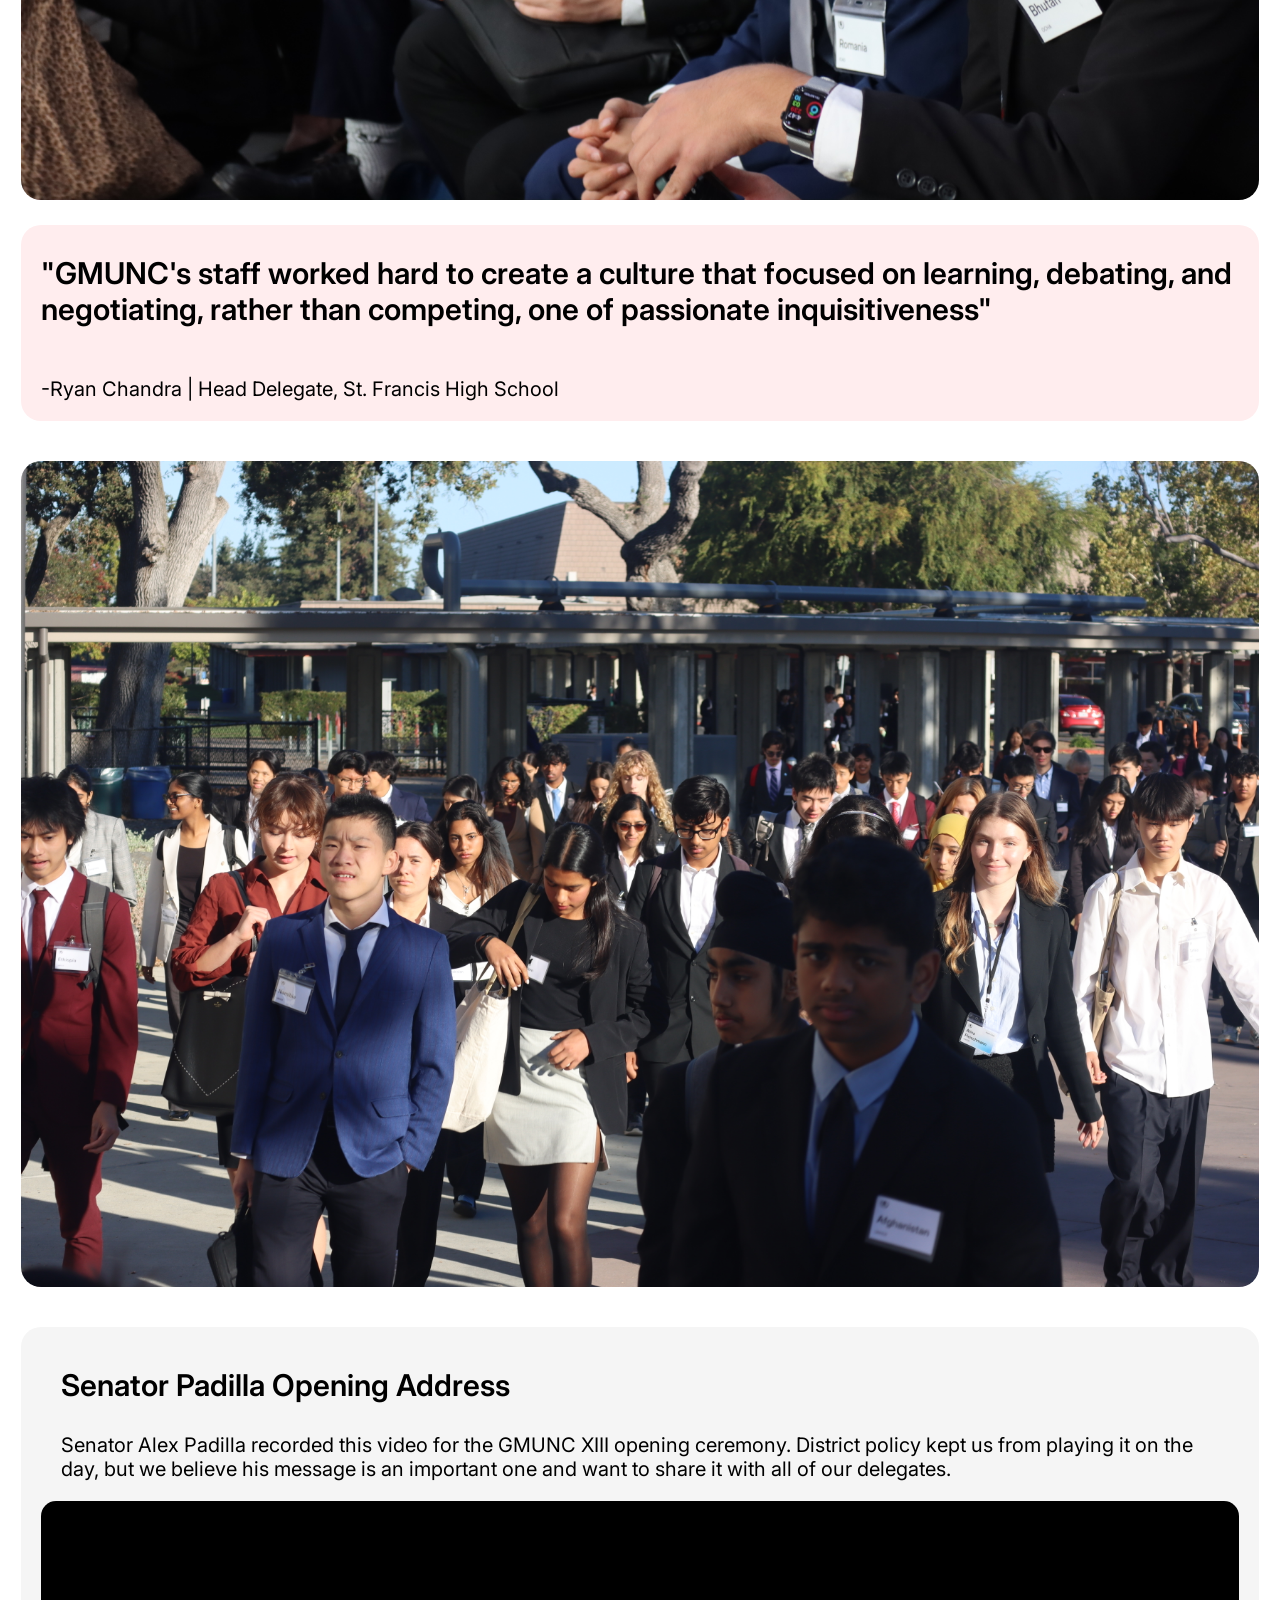
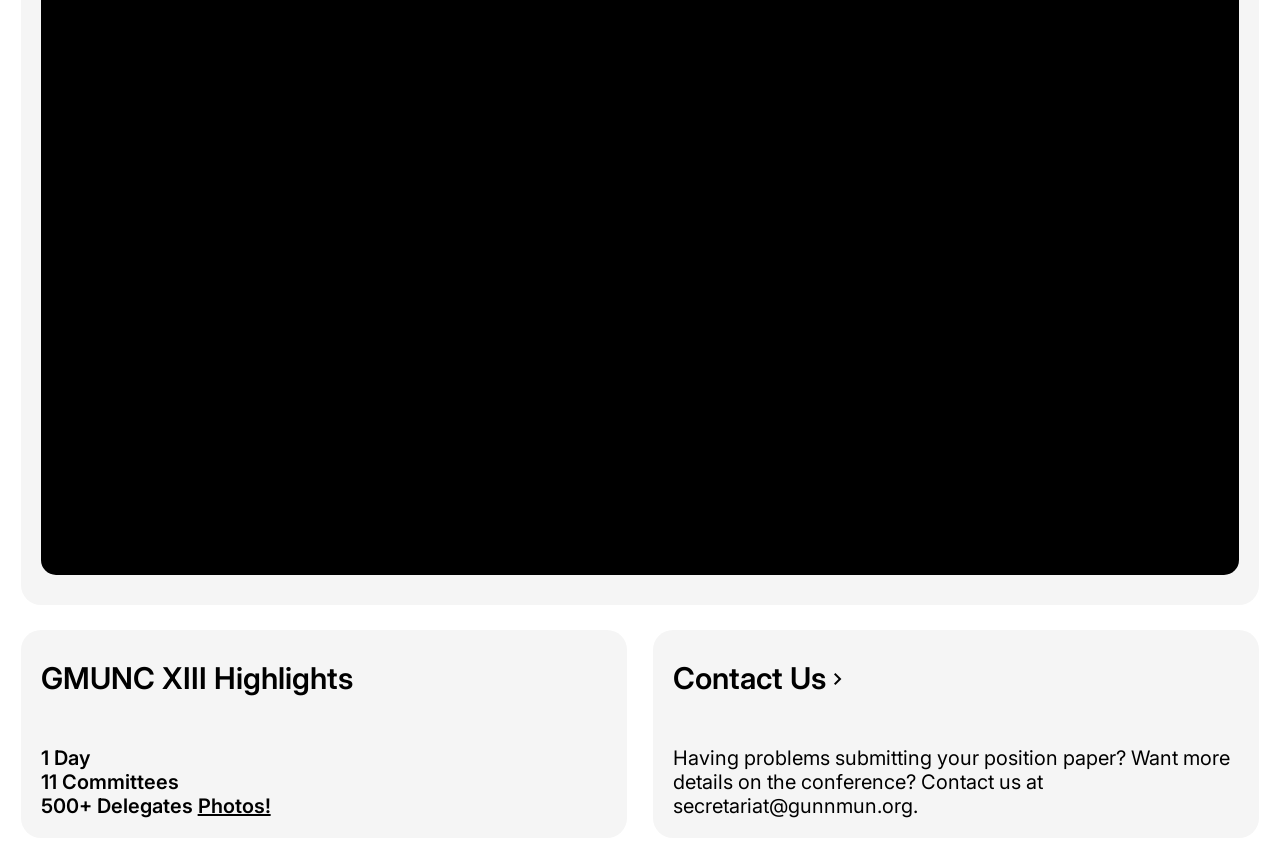
==== commit c1ea5e2b: "Update index.html" ====
--- a/index.html
+++ b/index.html
@@ -116,6 +116,7 @@
           1 Day <br>
           11 Committees <br>
           500+ Delegates
+          <a href="https://drive.google.com/drive/folders/1r7Yz_-vzsGjSMjy1UzAOTiJGKPQWXSal?usp=sharing" target="_blank"><u>Photos!</u></a>
         </p>
       </div>
       <div class="small-section">
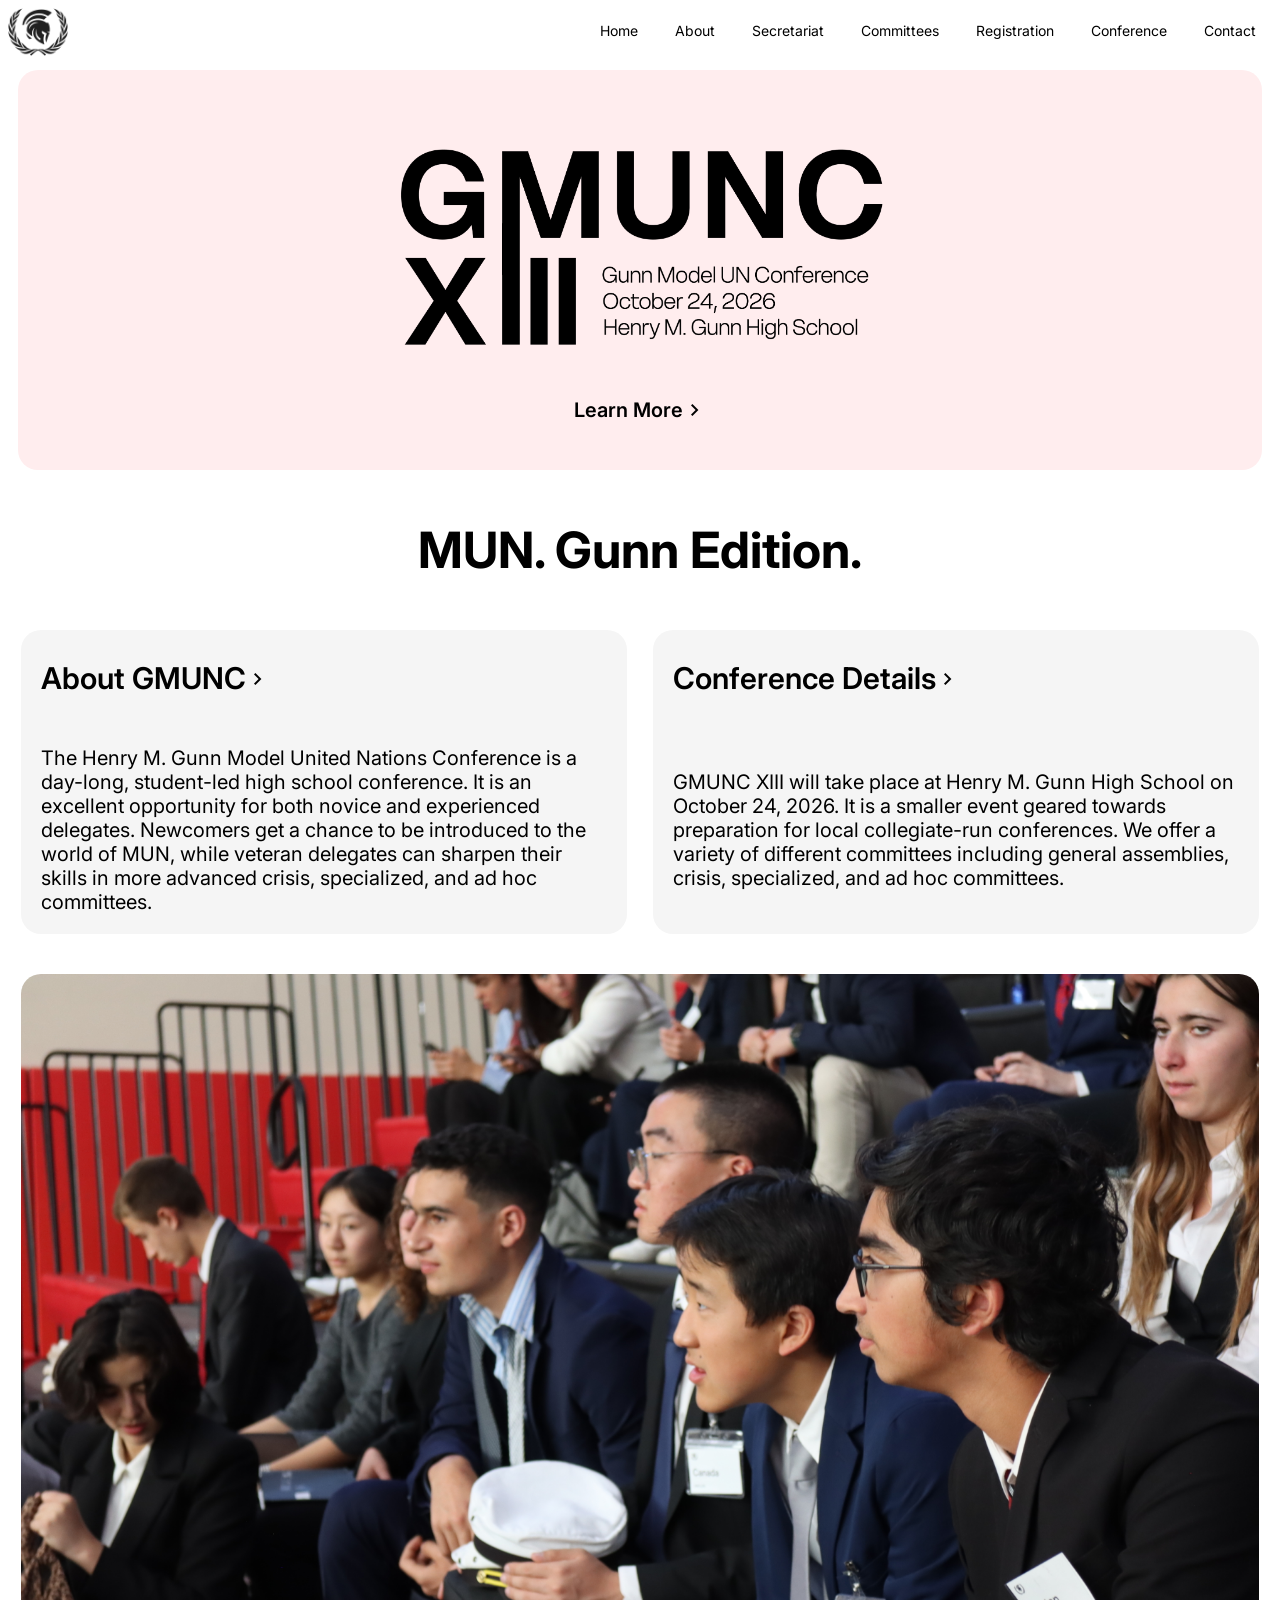
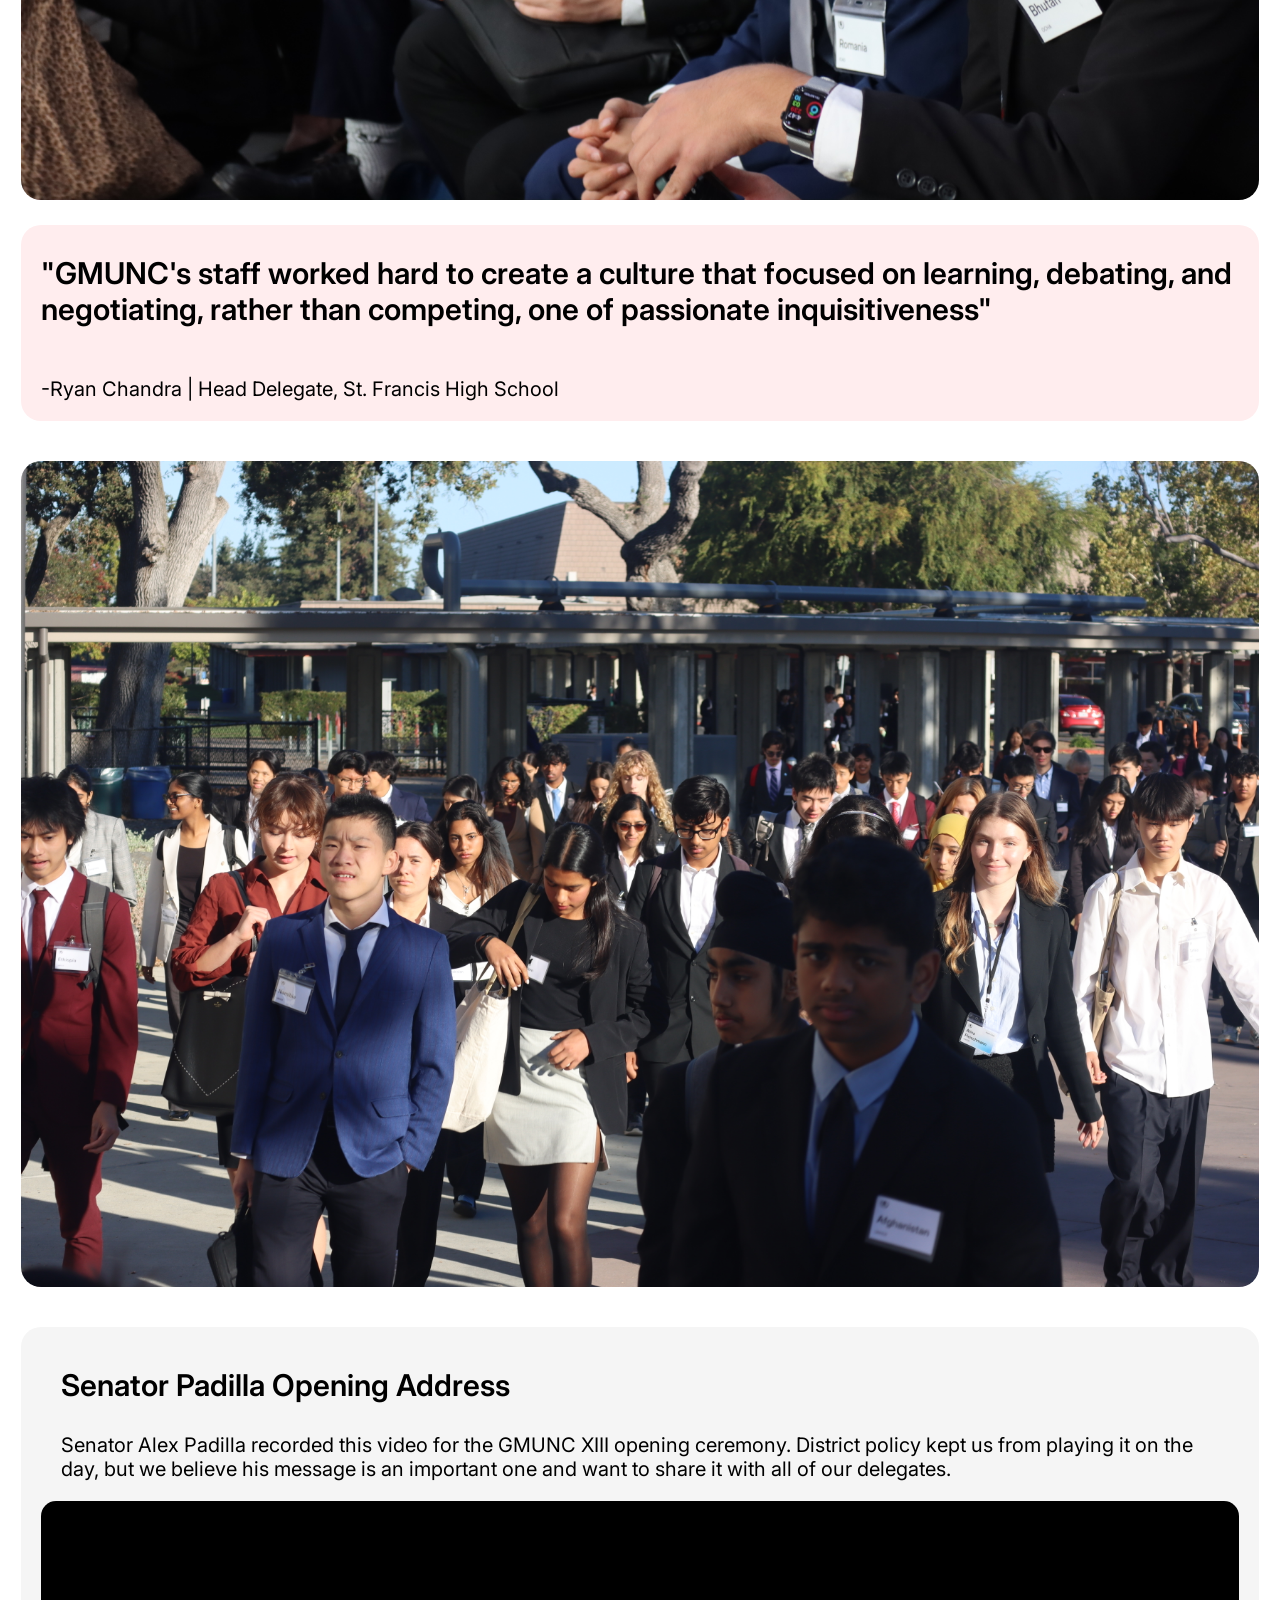
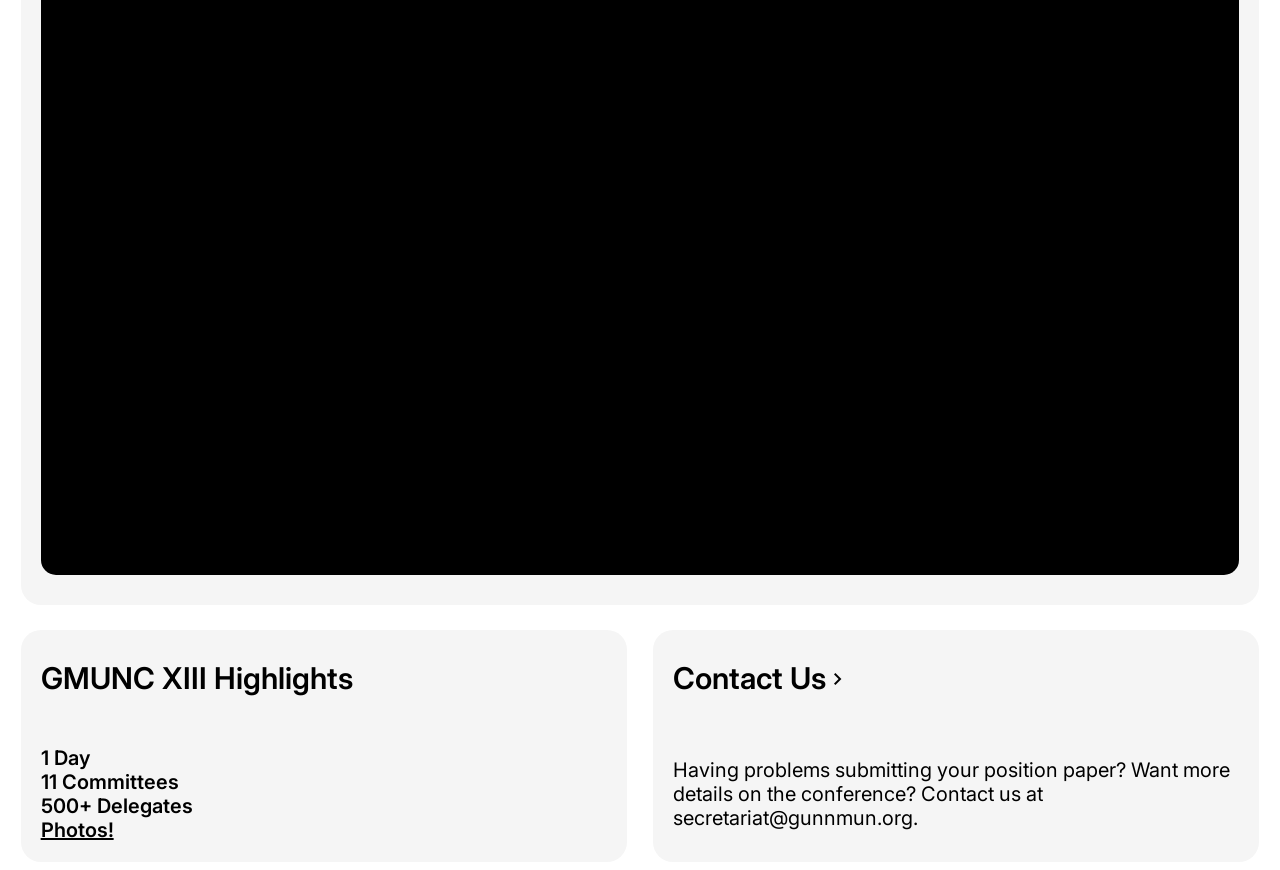
==== commit ed7b8d30: "Update index.html" ====
--- a/index.html
+++ b/index.html
@@ -115,7 +115,7 @@
         <p class="small-bold-left">
           1 Day <br>
           11 Committees <br>
-          500+ Delegates
+          500+ Delegates <br>
           <a href="https://drive.google.com/drive/folders/1r7Yz_-vzsGjSMjy1UzAOTiJGKPQWXSal?usp=sharing" target="_blank"><u>Photos!</u></a>
         </p>
       </div>
